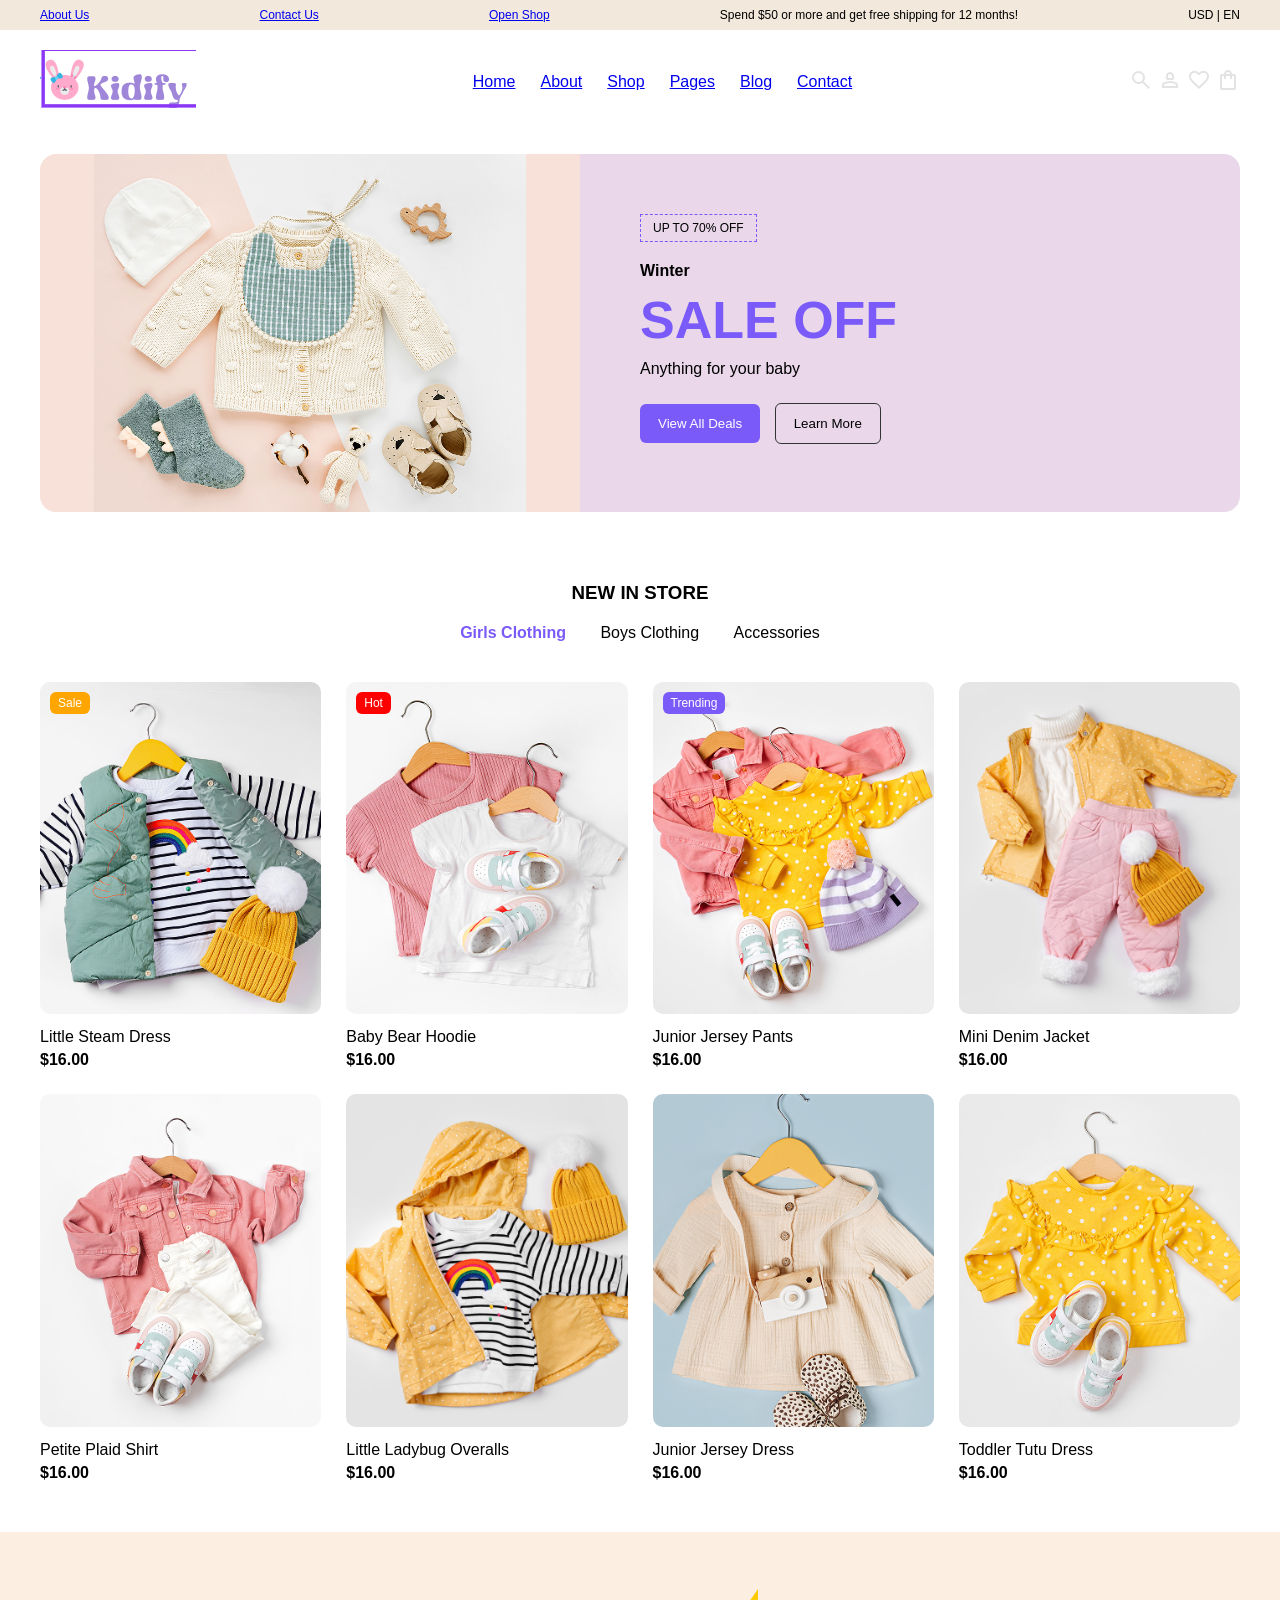
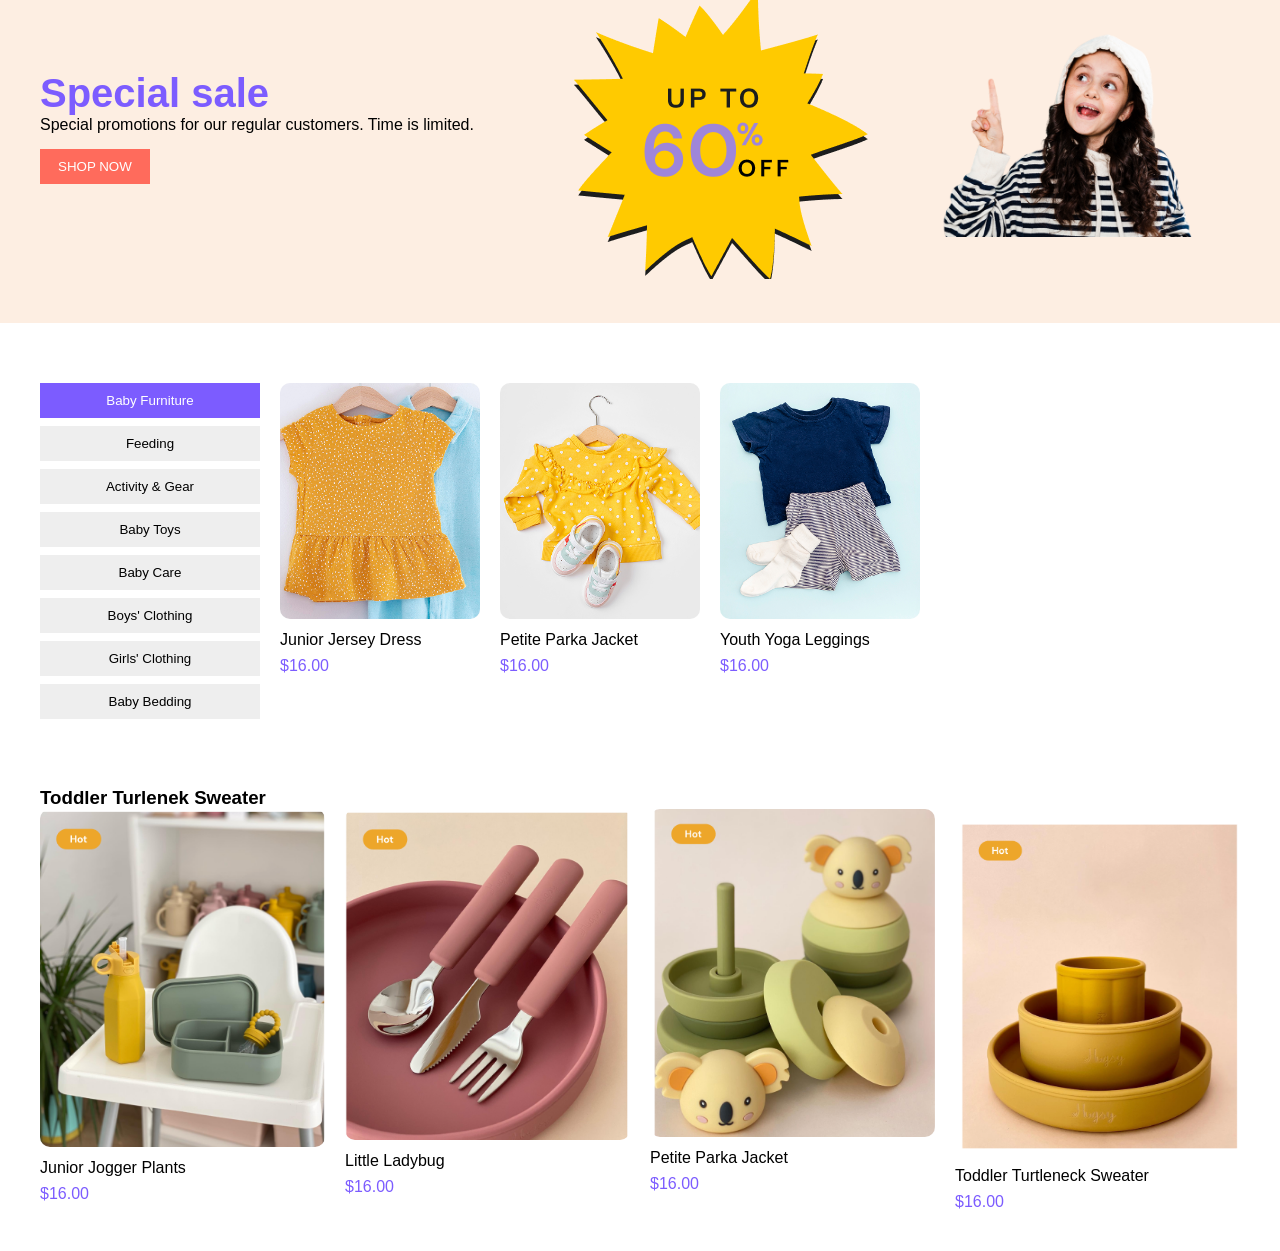
==== index.html @ 69a740a6 "first commit" ====
<!DOCTYPE html>
<html lang="en">

<head>
  <meta charset="UTF-8">
  <title>EXAM FIGMA</title>
  <link rel="stylesheet" href="style.css">
</head>

<body>

  <header class="topbar">
    <a href="#">About Us</a>
    <a href="#">Contact Us</a>
    <a href="#">Open Shop</a>
    <div class="top-center">Spend $50 or more and get free shipping for 12 months!</div>
    <div class="top-right">USD | EN</div>
  </header>

  <nav class="navbar">
    <h2 class="logo">
      <img src="logo.png" alt="">
    </h2>
    <ul>
      <a href="#">Home</a>
      <a href="#">About</a>
      <a href="#">Shop</a>
      <a href="#">Pages</a>
      <a href="#">Blog</a>
      <a href="#">Contact</a>
    </ul>
    <div class="icons">
      <svg xmlns="http://www.w3.org/2000/svg" height="24px" viewBox="0 -960 960 960" width="24px" fill="#e3e3e3">
        <path
          d="M784-120 532-372q-30 24-69 38t-83 14q-109 0-184.5-75.5T120-580q0-109 75.5-184.5T380-840q109 0 184.5 75.5T640-580q0 44-14 83t-38 69l252 252-56 56ZM380-400q75 0 127.5-52.5T560-580q0-75-52.5-127.5T380-760q-75 0-127.5 52.5T200-580q0 75 52.5 127.5T380-400Z" />
      </svg>
      <svg xmlns="http://www.w3.org/2000/svg" height="24px" viewBox="0 -960 960 960" width="24px" fill="#e3e3e3">
        <path
          d="M391-480q-36 0-60-27t-19-63l13-98q8-57 52-94.5T480-800q59 0 103 37.5t52 94.5l13 98q5 36-19 63t-60 27H391Zm0-80h178l-13-96q-4-28-25.5-46T480-720q-29 0-50.5 18T404-656l-13 96Zm89 0ZM160-160v-112q0-34 17.5-62.5T224-378q62-31 126-46.5T480-440q66 0 130 15.5T736-378q29 15 46.5 43.5T800-272v112H160Zm80-80h480v-32q0-11-5.5-20T700-306q-54-27-109-40.5T480-360q-56 0-111 13.5T260-306q-9 5-14.5 14t-5.5 20v32Zm240 0Z" />
      </svg>
      <svg xmlns="http://www.w3.org/2000/svg" height="24px" viewBox="0 -960 960 960" width="24px" fill="#e3e3e3">
        <path
          d="m480-120-58-52q-101-91-167-157T150-447.5Q111-500 95.5-544T80-634q0-94 63-157t157-63q52 0 99 22t81 62q34-40 81-62t99-22q94 0 157 63t63 157q0 46-15.5 90T810-447.5Q771-395 705-329T538-172l-58 52Zm0-108q96-86 158-147.5t98-107q36-45.5 50-81t14-70.5q0-60-40-100t-100-40q-47 0-87 26.5T518-680h-76q-15-41-55-67.5T300-774q-60 0-100 40t-40 100q0 35 14 70.5t50 81q36 45.5 98 107T480-228Zm0-273Z" />
      </svg>
      <svg xmlns="http://www.w3.org/2000/svg" height="24px" viewBox="0 -960 960 960" width="24px" fill="#e3e3e3">
        <path
          d="M240-80q-33 0-56.5-23.5T160-160v-480q0-33 23.5-56.5T240-720h80q0-66 47-113t113-47q66 0 113 47t47 113h80q33 0 56.5 23.5T800-640v480q0 33-23.5 56.5T720-80H240Zm0-80h480v-480h-80v80q0 17-11.5 28.5T600-520q-17 0-28.5-11.5T560-560v-80H400v80q0 17-11.5 28.5T360-520q-17 0-28.5-11.5T320-560v-80h-80v480Zm160-560h160q0-33-23.5-56.5T480-800q-33 0-56.5 23.5T400-720ZM240-160v-480 480Z" />
      </svg>
    </div>
  </nav>

  <section class="hero">
    <div class="hero-left">
      <img src="clothes (65) 1.png">
    </div>

    <div class="hero-right">
      <span class="badge">UP TO 70% OFF</span>
      <h4>Winter</h4>
      <h1>SALE OFF</h1>
      <p>Anything for your baby</p>
      <div class="buttons">
        <button class="primary">View All Deals</button>
        <button class="outline">Learn More</button>
      </div>
    </div>
  </section>

  <section class="store">
    <h3>NEW IN STORE</h3>
    <div class="tabs">
      <span class="active">Girls Clothing</span>
      <span>Boys Clothing</span>
      <span>Accessories</span>
    </div>

    <div class="products">
      <div class="card">
        <span class="tag">Sale</span>
        <img src="clothes (64) 2.png">
        <p>Little Steam Dress</p>
        <strong>$16.00</strong>
        <button>Add to Cart</button>
      </div>

      <div class="card">
        <span class="tag hot">Hot</span>
        <img src="clothes (64) 1.png">
        <p>Baby Bear Hoodie</p>
        <strong>$16.00</strong>
        <button>Add to Cart</button>
      </div>

      <div class="card">
        <span class="tag trend">Trending</span>
        <img src="rasm2.png">
        <p>Junior Jersey Pants</p>
        <strong>$16.00</strong>
        <button>Add to Cart</button>
      </div>

      <div class="card">
        <img src="rasm3.png">
        <p>Mini Denim Jacket</p>
        <strong>$16.00</strong>
        <button>Add to Cart</button>
      </div>

      <div class="card">
        <img src="rasm 64.png">
        <p>Petite Plaid Shirt</p>
        <strong>$16.00</strong>
        <button>Add to Cart</button>
      </div>

      <div class="card">
        <img src="img2.png">
        <p>Little Ladybug Overalls</p>
        <strong>$16.00</strong>
        <button>Add to Cart</button>
      </div>

      <div class="card">
        <img src="img9.png">
        <p>Junior Jersey Dress</p>
        <strong>$16.00</strong>
        <button>Add to Cart</button>
      </div>

      <div class="card">
        <img src="rasm4.png">
        <p>Toddler Tutu Dress</p>
        <strong>$16.00</strong>
        <button>Add to Cart</button>
      </div>
    </div>
  </section>
  <section class="aksiya-qismi">
    <div class="aksiya-matn">
      <h1>Special sale</h1>
      <p>Special promotions for our regular customers. Time is limited.</p>
      <button>SHOP NOW</button>
    </div>

    <div class="chegirma-belgi">
      <img src="Frame 1000003232.png" alt="">
    </div>

    <div class="aksiya-rasm">
      <img src="rasm 7.png">
    </div>

  </section>

  <section class="turkum-qismi">
    <div class="turkum-royxat">
      <button class="tanlangan">Baby Furniture</button>
      <button>Feeding</button>
      <button>Activity & Gear</button>
      <button>Baby Toys</button>
      <button>Baby Care</button>
      <button>Boys' Clothing</button>
      <button>Girls' Clothing</button>
      <button>Baby Bedding</button>
    </div>

    <div class="mahsulotlar">
      <div class="mahsulot-blok">
        <img src="rasm1.png">
        <p>Junior Jersey Dress</p>
        <span>$16.00</span>
        <button>Add To Cart</button>
      </div>

      <div class="mahsulot-blok">
        <img src="rasm4.png">
        <p>Petite Parka Jacket</p>
        <span>$16.00</span>
        <button>Add To Cart</button>
      </div>

      <div class="mahsulot-blok">
        <img src="rasm6.png">
        <p>Youth Yoga Leggings</p>
        <span>$16.00</span>
        <button>Add To Cart</button>
      </div>
    </div>
  </section>

  <section class="trend-qismi">
    <h3>Toddler Turlenek Sweater</h3>
    <div class="trend-panjarasi">
      <div class="trend-blok">
        <img src="rasm11.png">
        <p>Junior Jogger Plants</p>
        <span>$16.00</span>
      </div>

      <div class="trend-blok">
        <img src="rasm12.png">
        <p>Little Ladybug</p>
        <span>$16.00</span>
      </div>

      <div class="trend-blok">
        <img src="rasm13.png">
        <p>Petite Parka Jacket</p>
        <span>$16.00</span>
      </div>

      <div class="trend-blok">
        <img src="rasm14.png">
        <p>Toddler Turtleneck Sweater</p>
        <span>$16.00</span>
      </div>
    </div>
  </section>

</body>

</html>
---- style.css ----
* {
    margin: 0;
    padding: 0;
    box-sizing: border-box;
    font-family: Arial, sans-serif;
}

body {
    background: #fff;
}

.topbar {
    background: #f2e8dc;
    padding: 8px 40px;
    display: flex;
    justify-content: space-between;
    font-size: 12px;
}

.navbar {
    padding: 20px 40px;
    display: flex;
    align-items: center;
    justify-content: space-between;
}

.navbar ul {
    display: flex;
    list-style: none;
    gap: 25px;
}

.icons {
    font-size: 18px;
    cursor: pointer;
}

.hero {
    display: flex;
    margin: 20px 40px;
    border-radius: 16px;
    overflow: hidden;
}

.hero-left {
    flex: 1;
    background: #f7e1d8;
    display: flex;
    justify-content: center;
    align-items: center;
}

.hero-left img {
    width: 80%;
}

.hero-right {
    flex: 1;
    background: #ead8ea;
    padding: 60px;
}

.badge {
    border: 1px dashed #7a5af8;
    padding: 6px 12px;
    font-size: 12px;
    display: inline-block;
    margin-bottom: 20px;
}

.hero-right h1 {
    font-size: 52px;
    color: #7a5af8;
    margin: 10px 0;
}

.hero-right p {
    margin-bottom: 25px;
}

.buttons button {
    padding: 12px 18px;
    margin-right: 10px;
    border-radius: 6px;
    cursor: pointer;
}

.primary {
    background: #7a5af8;
    color: #fff;
    border: none;
}

.outline {
    background: transparent;
    border: 1px solid #333;
}

.store {
    padding: 50px 40px;
    text-align: center;
}

.tabs {
    margin: 20px 0 40px;
}

.tabs span {
    margin: 0 15px;
    cursor: pointer;
}

.tabs .active {
    color: #7a5af8;
    font-weight: bold;
}

.products {
    display: grid;
    grid-template-columns: repeat(4, 1fr);
    gap: 25px;
}

.card {
    position: relative;
    text-align: left;
}

.card img {
    width: 100%;
    border-radius: 10px;
}

.card p {
    margin: 10px 0 5px;
}

.tag {
    position: absolute;
    top: 10px;
    left: 10px;
    background: orange;
    color: #fff;
    font-size: 12px;
    padding: 4px 8px;
    border-radius: 6px;
}

.hot {
    background: red;
}

.trend {
    background: #7a5af8;
}

.products button {
    border-radius: 4px;
    cursor: pointer;
    width: 311px;
    height: 42px;
    top: 344px;
    left: 13px;
    padding-top: 12px;
    padding-right: 16px;
    padding-bottom: 12px;
    padding-left: 16px;
    gap: 10px;
    background-color: #9F86D9;
}

.card button {
    display: none;
}

.card:hover button {
    display: block;
}

.aksiya-qismi {
    display: flex;
    gap: 30px;
    padding: 40px;
    background: #fdeee2;
    align-items: center;
}

.aksiya-matn {
    width: 40%;
}

.aksiya-matn h1 {
    font-size: 40px;
    color: #7c5cff;
}

.aksiya-matn button {
    margin-top: 15px;
    padding: 10px 18px;
    background: #ff6b5c;
    color: #fff;
    border: none;
}

.chegirma-belgi span {
    display: block;
    background: gold;
    padding: 20px;
    border-radius: 50%;
    text-align: center;
    font-weight: bold;
}

.aksiya-rasm img {
    width: 280px;
}

.turkum-qismi {
    display: flex;
    width: 1200px;
    margin: 60px auto;
    gap: 20px;
}

.turkum-royxat {
    width: 220px;
}

.turkum-royxat button {
    width: 100%;
    padding: 10px;
    margin-bottom: 8px;
    border: none;
    background: #eee;
}

.turkum-royxat .tanlangan {
    background: #7c5cff;
    color: #fff;
}

.mahsulotlar {
    display: flex;
    gap: 20px;
}

.mahsulot-blok {
    position: relative;
}

.mahsulot-blok img {
    width: 200px;
    border-radius: 10px;
}

.mahsulot-blok p {
    margin: 8px 0;
}

.mahsulot-blok span {
    color: #7c5cff;
}


.trend-qismi {
    width: 1200px;
    margin: 40px auto;
}

.trend-panjarasi {
    display: grid;
    grid-template-columns: repeat(4, 1fr);
    gap: 20px;
}

.trend-blok img {
    width: 100%;
    border-radius: 10px;
}

.trend-blok p {
    margin: 8px 0;
}

.trend-blok span {
    color: #7c5cff;
}

.mahsulot-blok button {
    display: none;
}

.mahsulot-blok:hover button {
    display: block;
}

.mahsulot-blok button {
    border-radius: 4px;
    cursor: pointer;
    width: 311px;
    height: 42px;
    top: 344px;
    left: 13px;
    padding-top: 12px;
    padding-right: 16px;
    padding-bottom: 12px;
    padding-left: 16px;
    gap: 10px;
    background-color: #9F86D9;
}
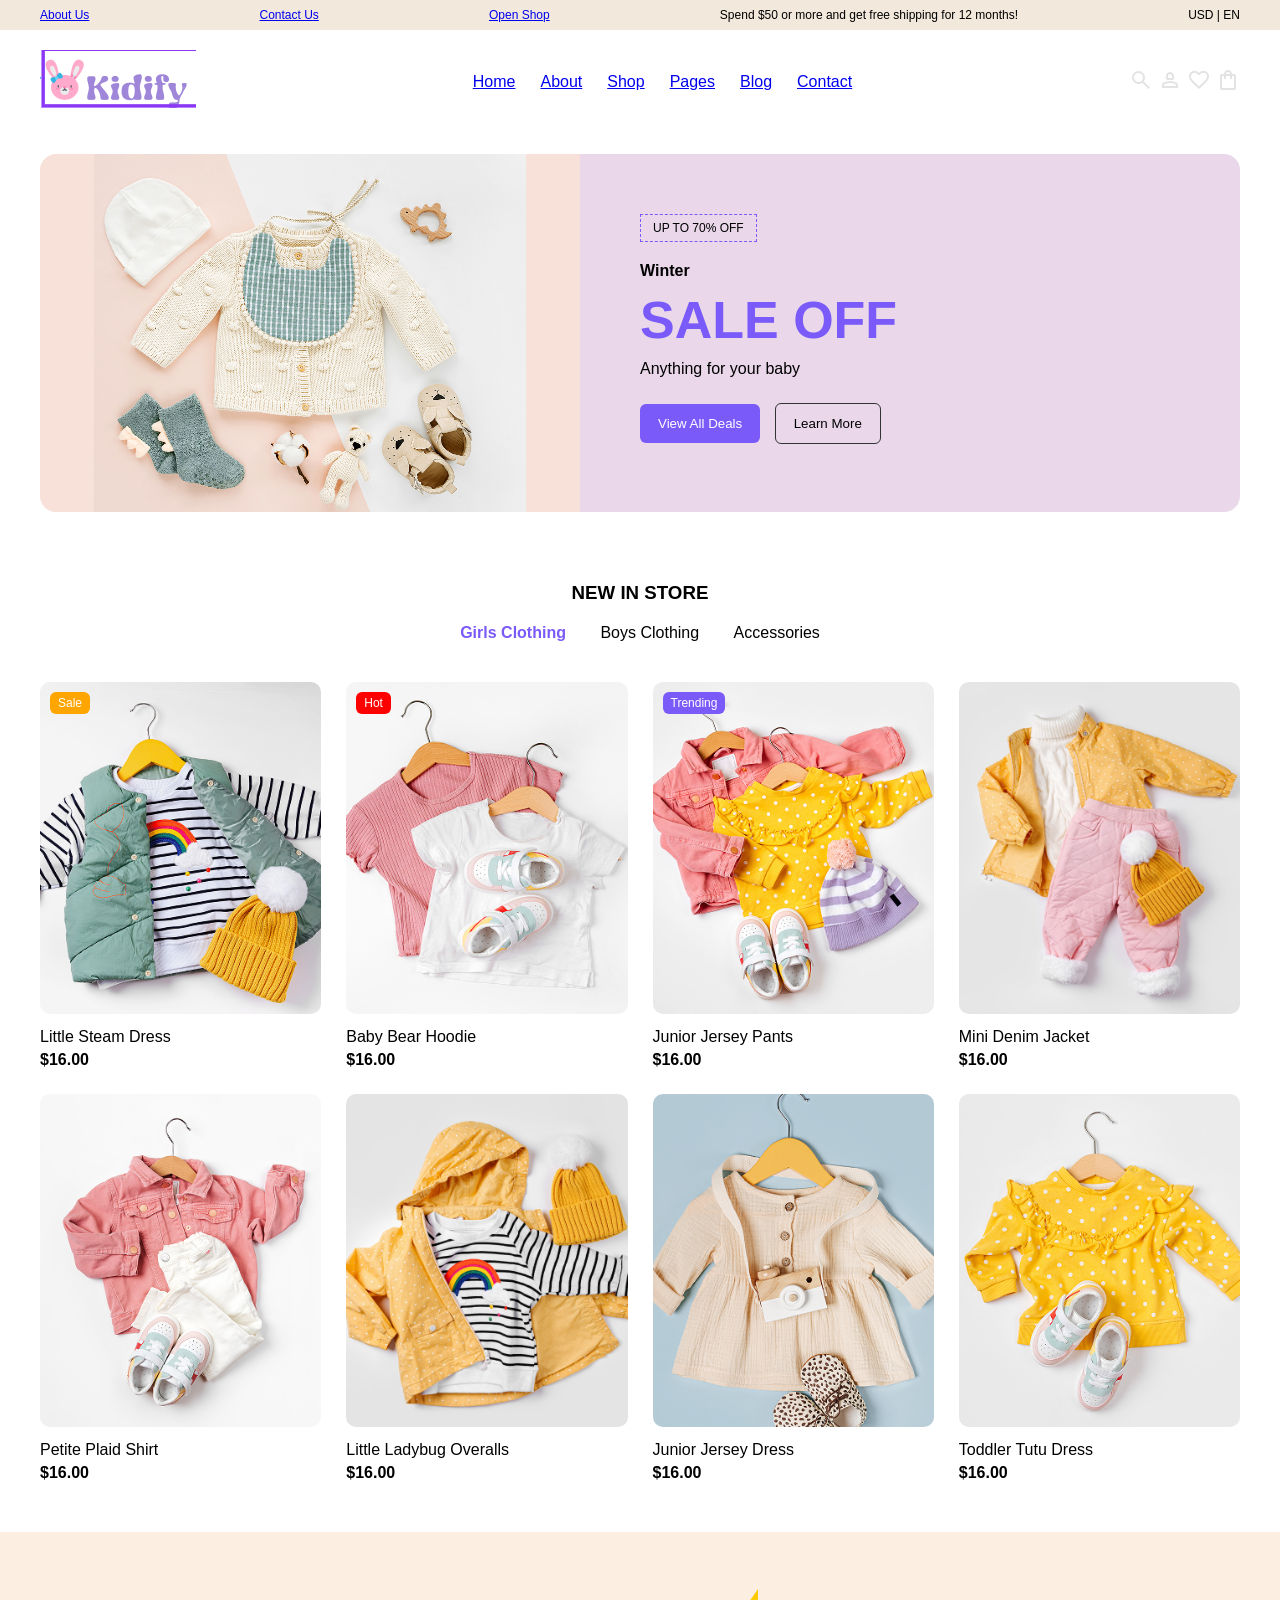
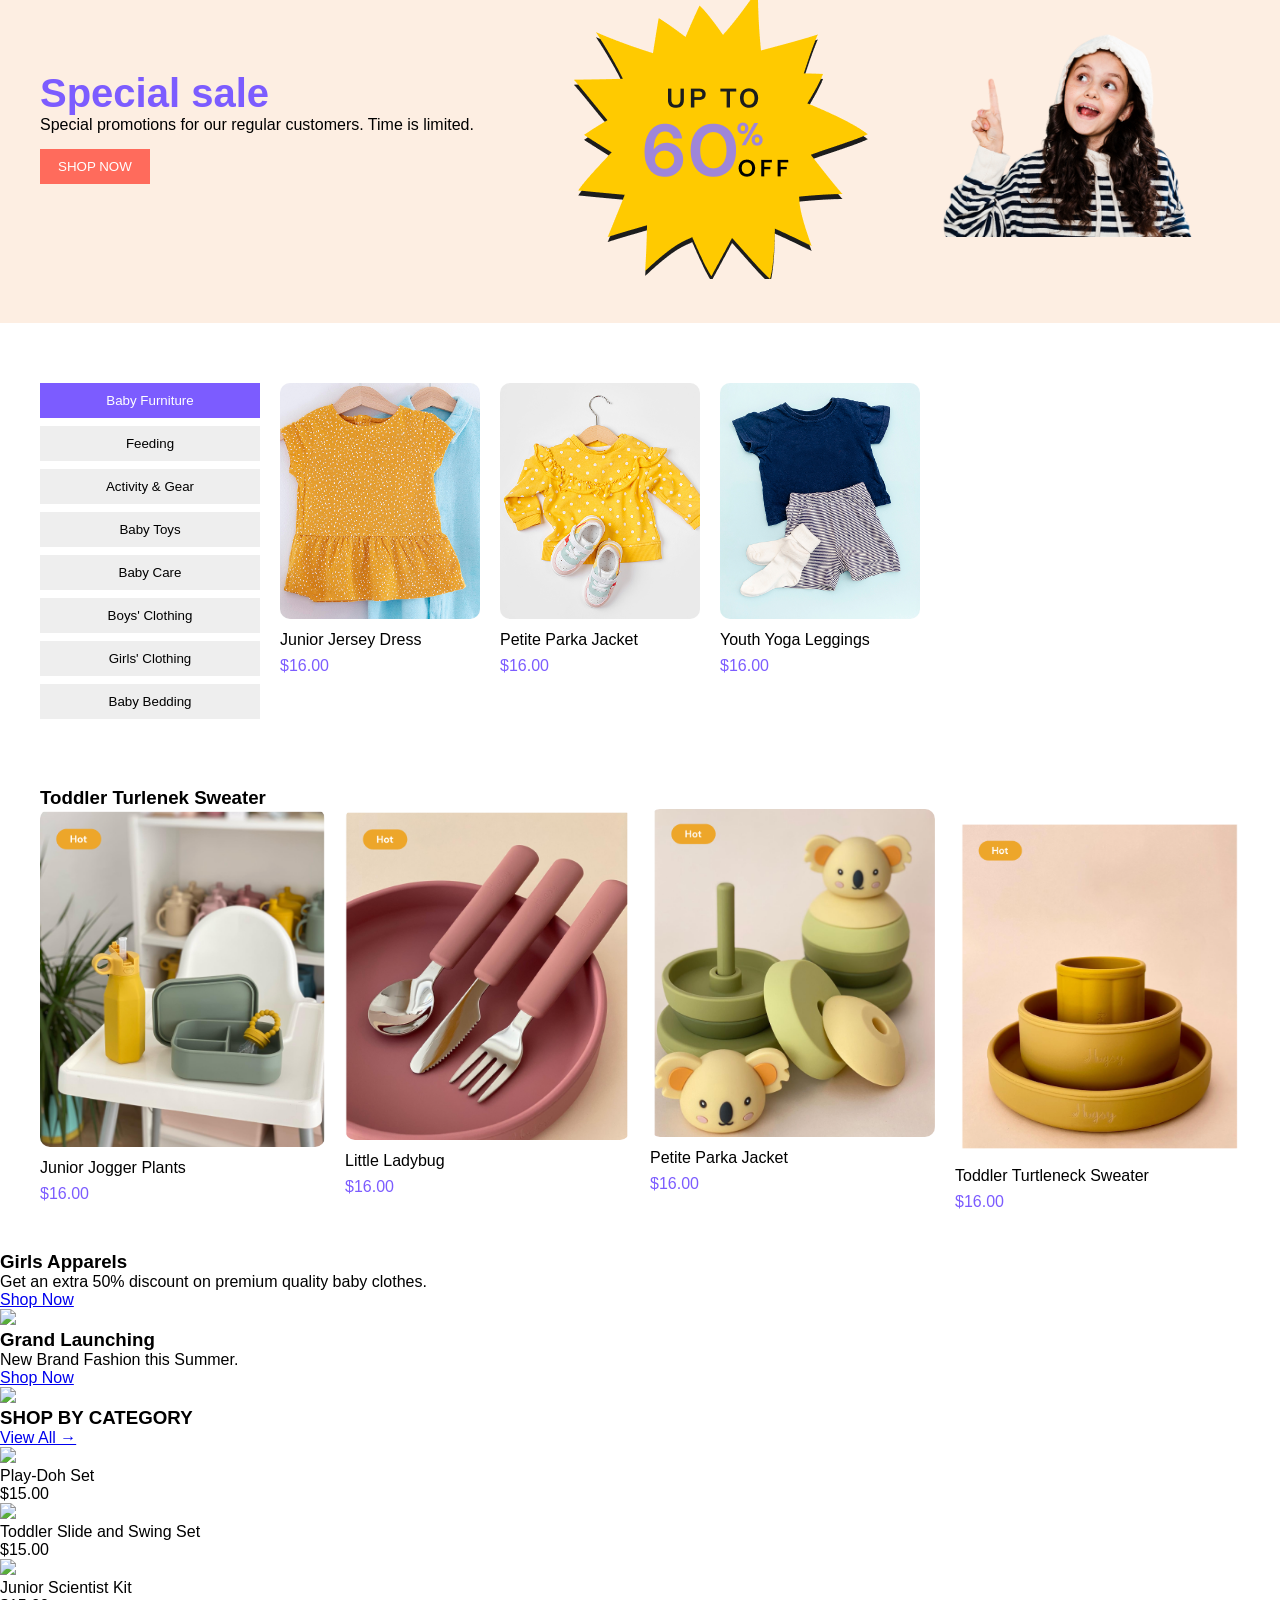
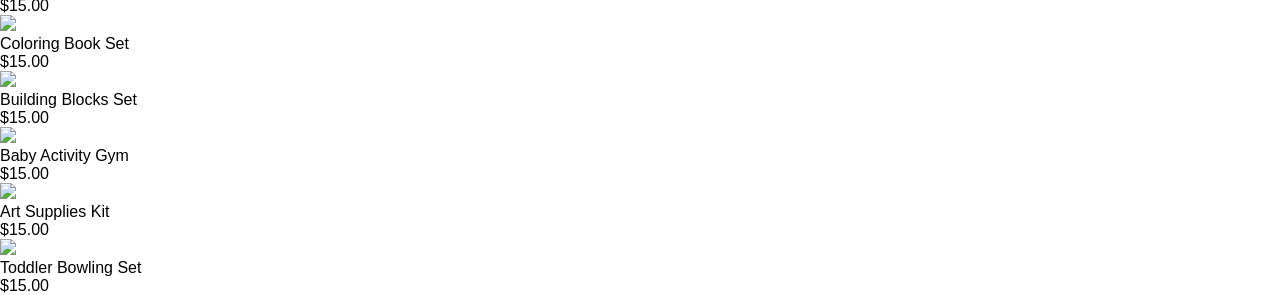
==== commit 5c6fde4b: "Update Added promotional banners and categorized products for better visibility." ====
--- a/index.html
+++ b/index.html
@@ -217,6 +217,76 @@
     </div>
   </section>
 
+  <div class="orta">
+
+    <div class="bannerlar">
+      <div class="banner">
+        <div>
+          <h3>Girls Apparels</h3>
+          <p>Get an extra 50% discount on premium quality baby clothes.</p>
+          <a href="#" class="tugma">Shop Now</a>
+        </div>
+        <img src="girl img.png">
+      </div>
+
+      <div class="banner">
+        <div>
+          <h3>Grand Launching</h3>
+          <p>New Brand Fashion this Summer.</p>
+          <a href="#" class="tugma">Shop Now</a>
+        </div>
+        <img src="boy img.png">
+      </div>
+    </div>
+
+    <div class="sarlavha">
+      <h3>SHOP BY CATEGORY</h3>
+      <a href="#">View All →</a>
+    </div>
+
+    <div class="kategoriyalar">
+      <div class="karta">
+        <img src="toys img.png">
+        <p>Play-Doh Set</p>
+        <div class="narx">$15.00</div>
+      </div>
+      <div class="karta">
+        <img src="toys img 2.png">
+        <p>Toddler Slide and Swing Set</p>
+        <div class="narx">$15.00</div>
+      </div>
+      <div class="karta">
+        <img src="toys img 3.png">
+        <p>Junior Scientist Kit</p>
+        <div class="narx">$15.00</div>
+      </div>
+      <div class="karta">
+        <img src="toys img 4.png">
+        <p>Coloring Book Set</p>
+        <div class="narx">$15.00</div>
+      </div>
+      <div class="karta">
+        <img src="toys img 5.png">
+        <p>Building Blocks Set</p>
+        <div class="narx">$15.00</div>
+      </div>
+      <div class="karta">
+        <img src="toys img 6.png">
+        <p>Baby Activity Gym</p>
+        <div class="narx">$15.00</div>
+      </div>
+      <div class="karta">
+        <img src="toys img 7.png">
+        <p>Art Supplies Kit</p>
+        <div class="narx">$15.00</div>
+      </div>
+      <div class="karta">
+        <img src="toys img 8.png">
+        <p>Toddler Bowling Set</p>
+        <div class="narx">$15.00</div>
+      </div>
+    </div>
+
 </body>
 
-</html>+</html>
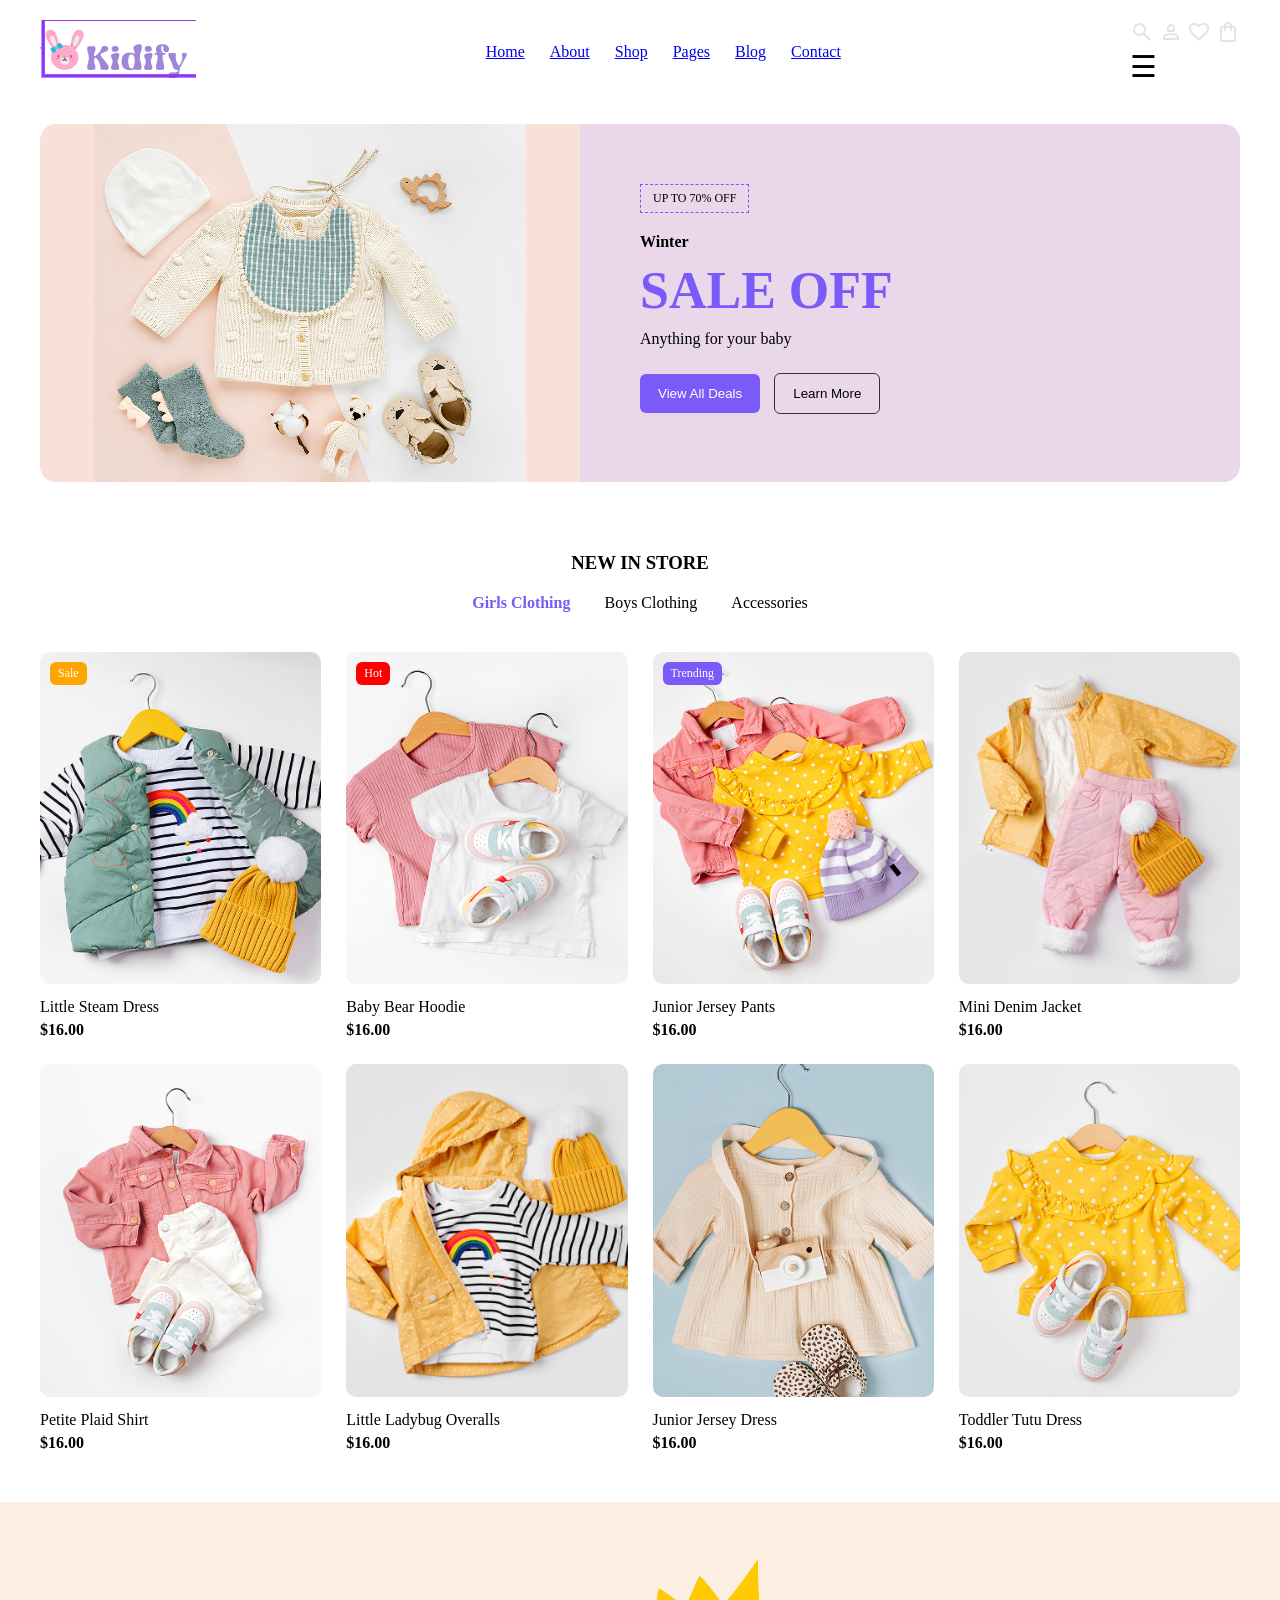
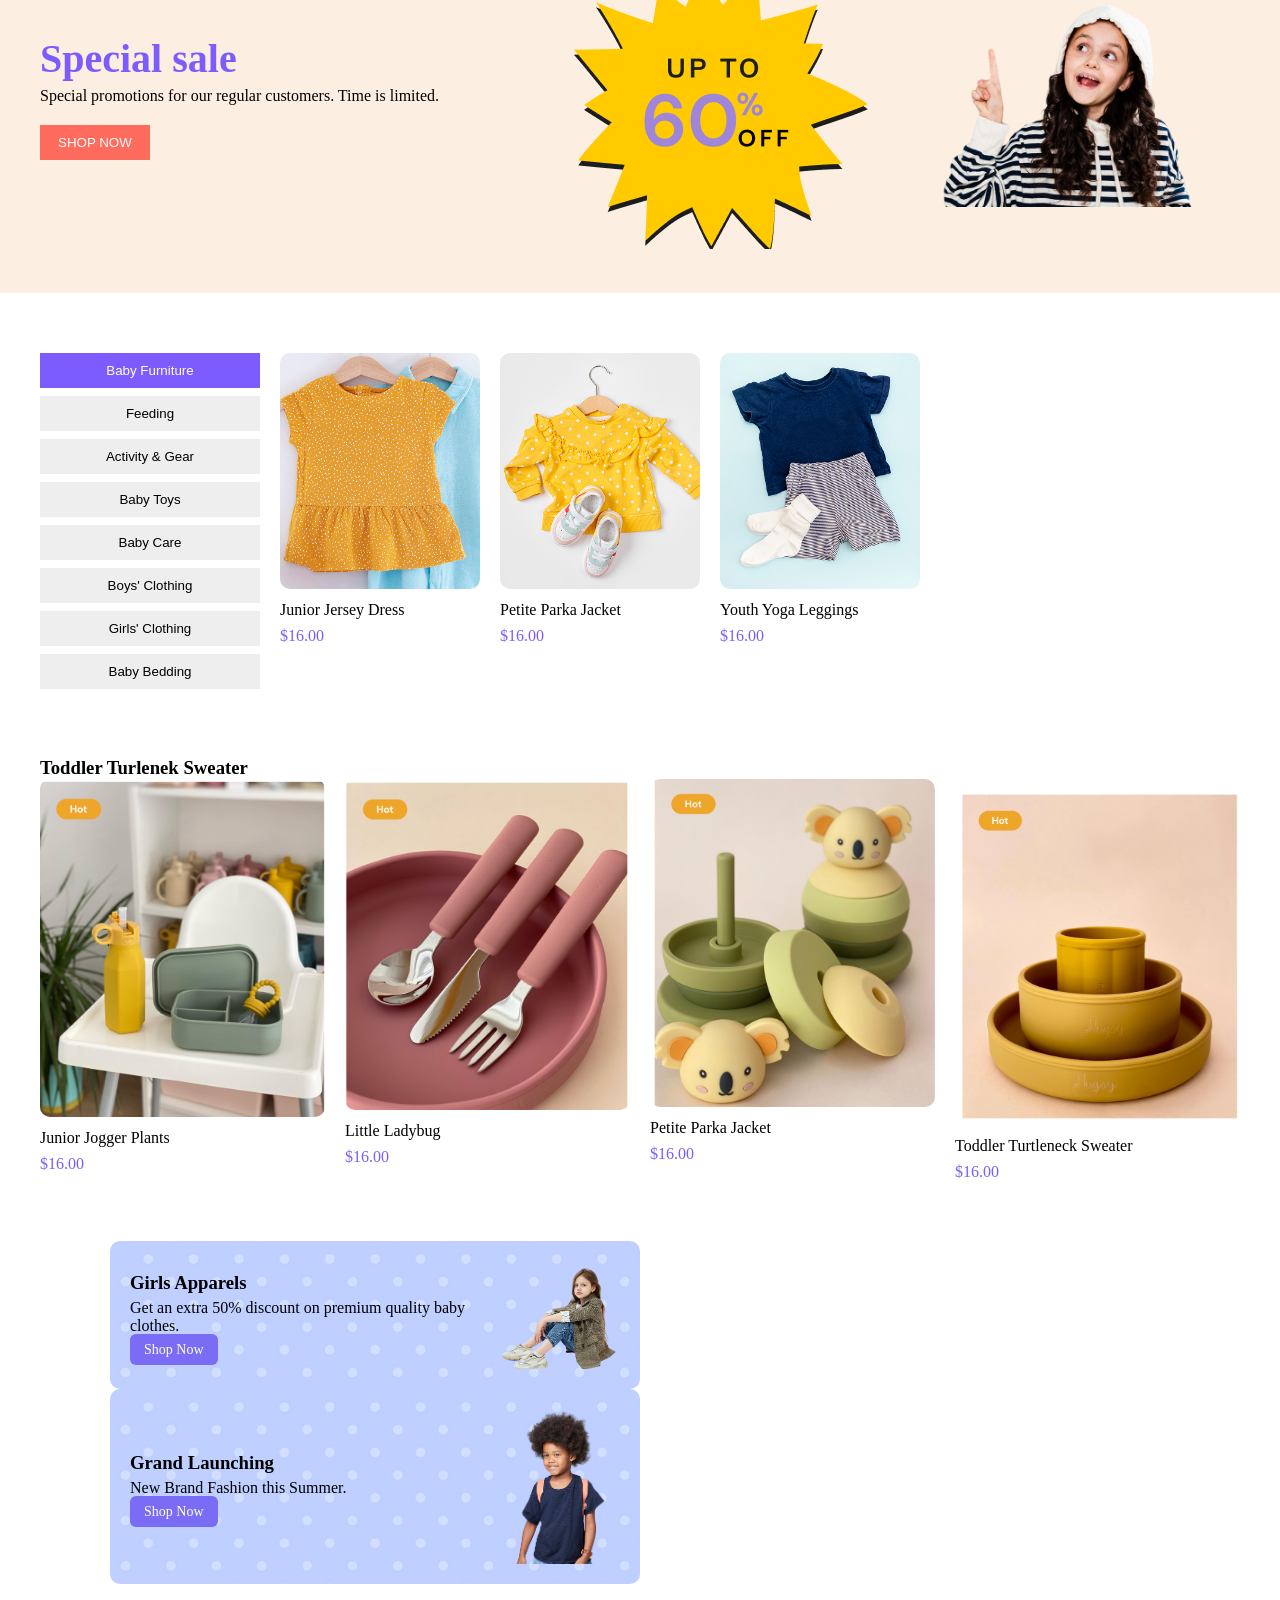
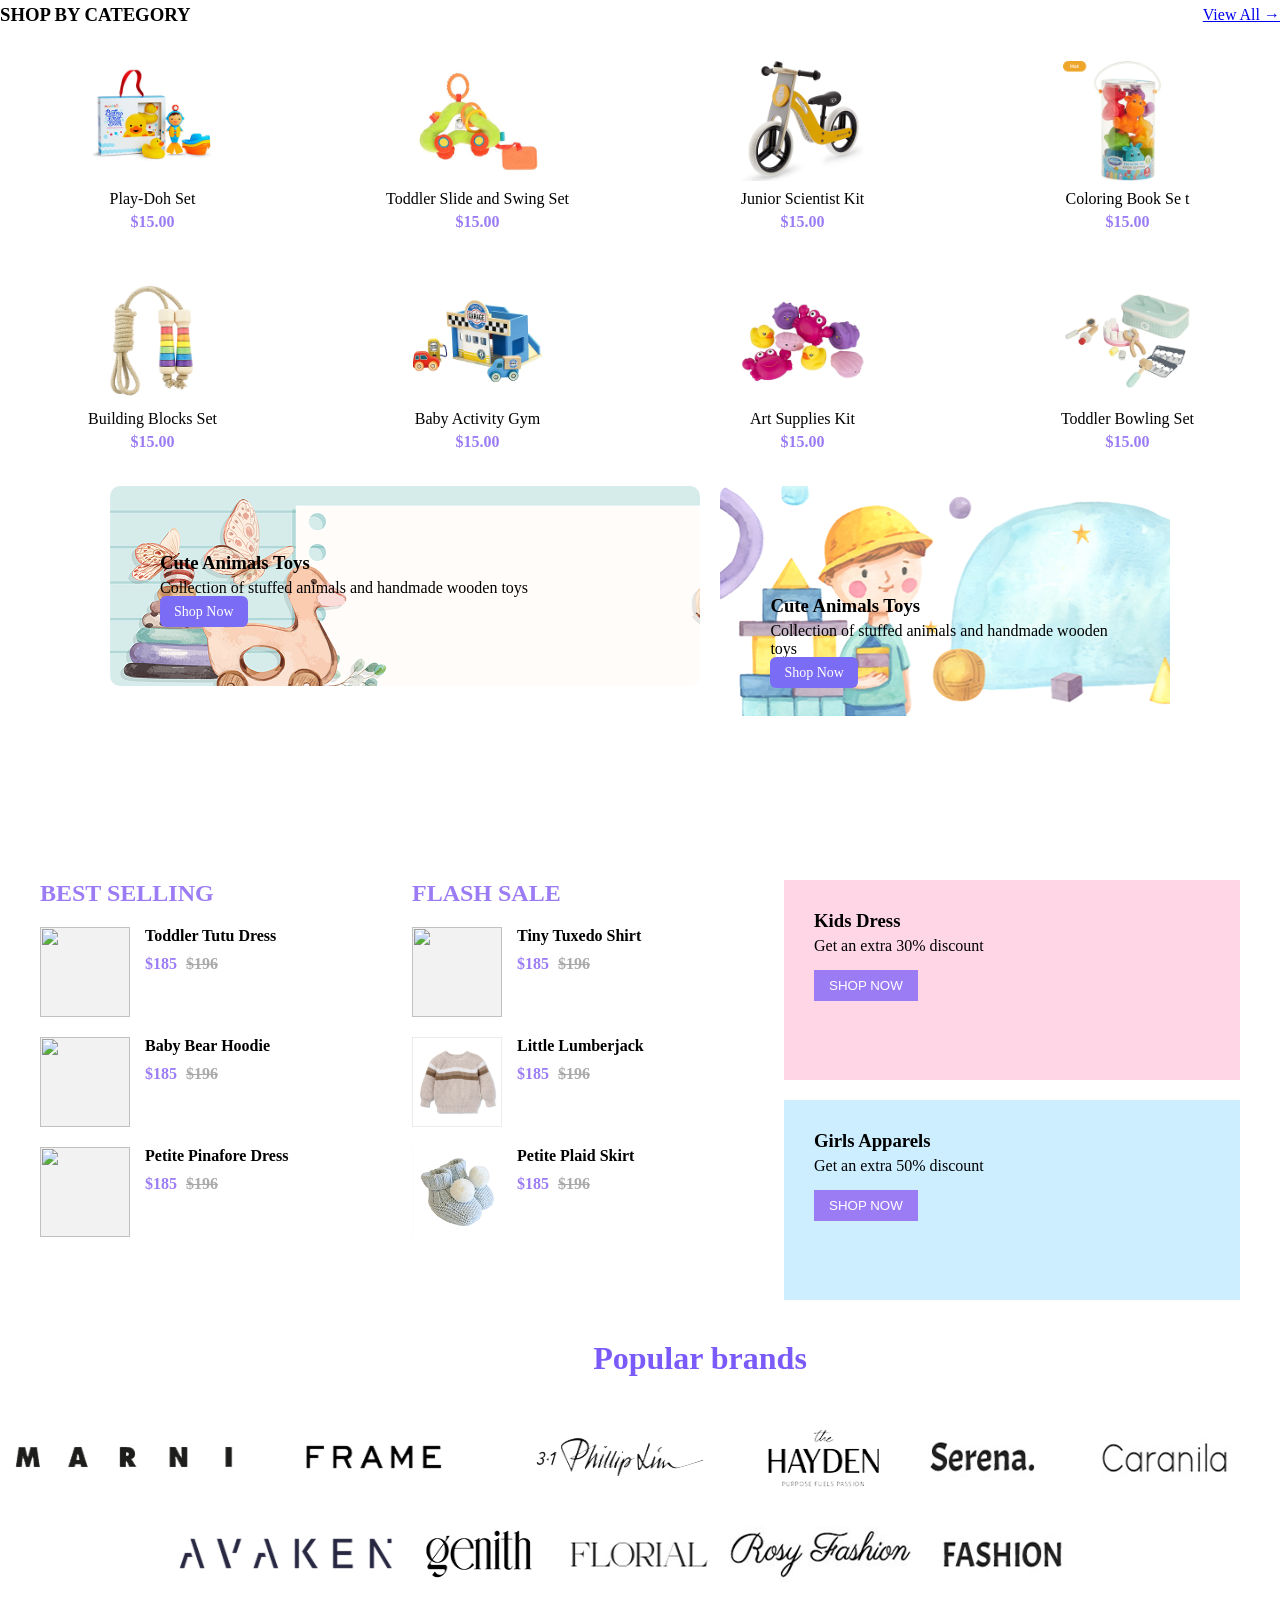
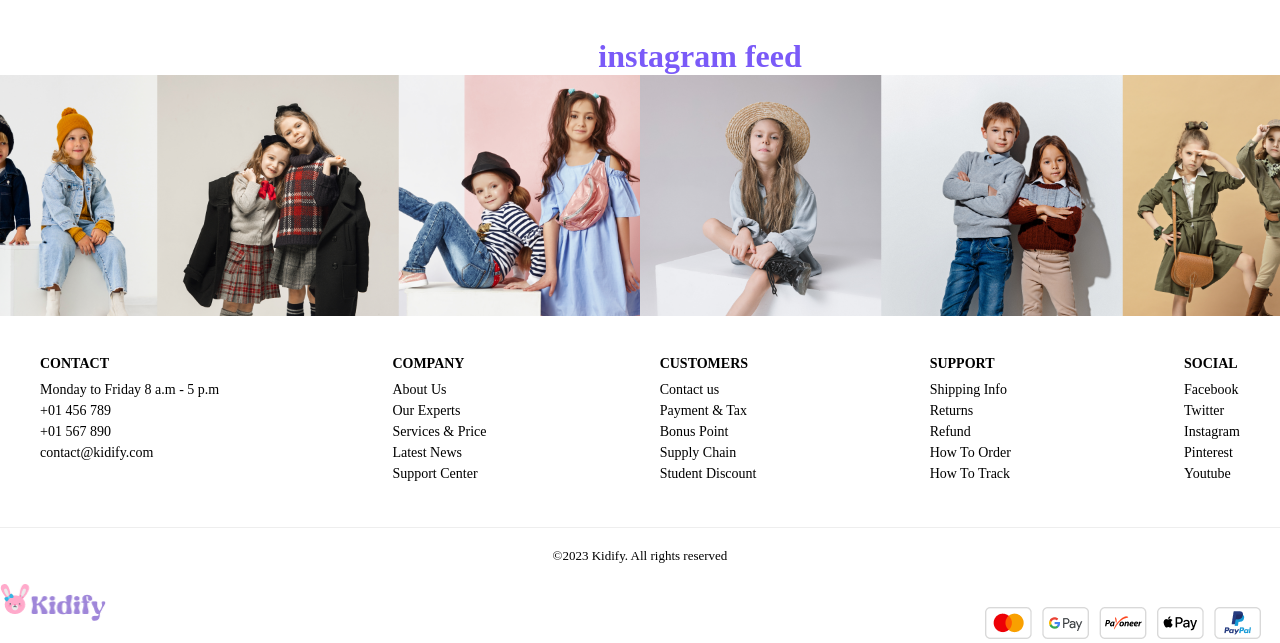
==== commit 0384092e: "first commit" ====
--- a/index.html
+++ b/index.html
@@ -8,234 +8,236 @@
 </head>
 
 <body>
-
-  <header class="topbar">
-    <a href="#">About Us</a>
-    <a href="#">Contact Us</a>
-    <a href="#">Open Shop</a>
-    <div class="top-center">Spend $50 or more and get free shipping for 12 months!</div>
-    <div class="top-right">USD | EN</div>
-  </header>
-
-  <nav class="navbar">
-    <h2 class="logo">
-      <img src="logo.png" alt="">
-    </h2>
-    <ul>
-      <a href="#">Home</a>
-      <a href="#">About</a>
-      <a href="#">Shop</a>
-      <a href="#">Pages</a>
-      <a href="#">Blog</a>
-      <a href="#">Contact</a>
-    </ul>
-    <div class="icons">
-      <svg xmlns="http://www.w3.org/2000/svg" height="24px" viewBox="0 -960 960 960" width="24px" fill="#e3e3e3">
-        <path
+  <div class="giga-div">
+
+    <header class="topbar">
+      <a href="#">About Us</a>
+      <a href="#">Contact Us</a>
+      <a href="#">Open Shop</a>
+      <div class="top-center">Spend $50 or more and get free shipping for 12 months!</div>
+      <div class="top-right">USD | EN</div>
+    </header>
+    <nav class="navbar">
+      <h2 class="logo">
+        <img src="logo.png" alt="">
+      </h2>
+      <ul id="menu">
+        <a href="#">Home</a>
+        <a href="#">About</a>
+        <a href="#">Shop</a>
+        <a href="#">Pages</a>
+        <a href="#">Blog</a>
+        <a href="/login qism/index.html">Contact</a>
+      </ul>
+      <div class="icons">
+        <svg xmlns="http://www.w3.org/2000/svg" height="24px" viewBox="0 -960 960 960" width="24px" fill="#e3e3e3">
+          <path
           d="M784-120 532-372q-30 24-69 38t-83 14q-109 0-184.5-75.5T120-580q0-109 75.5-184.5T380-840q109 0 184.5 75.5T640-580q0 44-14 83t-38 69l252 252-56 56ZM380-400q75 0 127.5-52.5T560-580q0-75-52.5-127.5T380-760q-75 0-127.5 52.5T200-580q0 75 52.5 127.5T380-400Z" />
-      </svg>
-      <svg xmlns="http://www.w3.org/2000/svg" height="24px" viewBox="0 -960 960 960" width="24px" fill="#e3e3e3">
-        <path
+        </svg>
+        <svg xmlns="http://www.w3.org/2000/svg" height="24px" viewBox="0 -960 960 960" width="24px" fill="#e3e3e3">
+          <path
           d="M391-480q-36 0-60-27t-19-63l13-98q8-57 52-94.5T480-800q59 0 103 37.5t52 94.5l13 98q5 36-19 63t-60 27H391Zm0-80h178l-13-96q-4-28-25.5-46T480-720q-29 0-50.5 18T404-656l-13 96Zm89 0ZM160-160v-112q0-34 17.5-62.5T224-378q62-31 126-46.5T480-440q66 0 130 15.5T736-378q29 15 46.5 43.5T800-272v112H160Zm80-80h480v-32q0-11-5.5-20T700-306q-54-27-109-40.5T480-360q-56 0-111 13.5T260-306q-9 5-14.5 14t-5.5 20v32Zm240 0Z" />
-      </svg>
-      <svg xmlns="http://www.w3.org/2000/svg" height="24px" viewBox="0 -960 960 960" width="24px" fill="#e3e3e3">
-        <path
+        </svg>
+        <svg xmlns="http://www.w3.org/2000/svg" height="24px" viewBox="0 -960 960 960" width="24px" fill="#e3e3e3">
+          <path
           d="m480-120-58-52q-101-91-167-157T150-447.5Q111-500 95.5-544T80-634q0-94 63-157t157-63q52 0 99 22t81 62q34-40 81-62t99-22q94 0 157 63t63 157q0 46-15.5 90T810-447.5Q771-395 705-329T538-172l-58 52Zm0-108q96-86 158-147.5t98-107q36-45.5 50-81t14-70.5q0-60-40-100t-100-40q-47 0-87 26.5T518-680h-76q-15-41-55-67.5T300-774q-60 0-100 40t-40 100q0 35 14 70.5t50 81q36 45.5 98 107T480-228Zm0-273Z" />
-      </svg>
-      <svg xmlns="http://www.w3.org/2000/svg" height="24px" viewBox="0 -960 960 960" width="24px" fill="#e3e3e3">
-        <path
+        </svg>
+        <svg xmlns="http://www.w3.org/2000/svg" height="24px" viewBox="0 -960 960 960" width="24px" fill="#e3e3e3">
+          <path
           d="M240-80q-33 0-56.5-23.5T160-160v-480q0-33 23.5-56.5T240-720h80q0-66 47-113t113-47q66 0 113 47t47 113h80q33 0 56.5 23.5T800-640v480q0 33-23.5 56.5T720-80H240Zm0-80h480v-480h-80v80q0 17-11.5 28.5T600-520q-17 0-28.5-11.5T560-560v-80H400v80q0 17-11.5 28.5T360-520q-17 0-28.5-11.5T320-560v-80h-80v480Zm160-560h160q0-33-23.5-56.5T480-800q-33 0-56.5 23.5T400-720ZM240-160v-480 480Z" />
-      </svg>
-    </div>
-  </nav>
-
-  <section class="hero">
-    <div class="hero-left">
-      <img src="clothes (65) 1.png">
-    </div>
-
-    <div class="hero-right">
-      <span class="badge">UP TO 70% OFF</span>
-      <h4>Winter</h4>
-      <h1>SALE OFF</h1>
-      <p>Anything for your baby</p>
-      <div class="buttons">
-        <button class="primary">View All Deals</button>
-        <button class="outline">Learn More</button>
-      </div>
-    </div>
-  </section>
-
-  <section class="store">
-    <h3>NEW IN STORE</h3>
-    <div class="tabs">
-      <span class="active">Girls Clothing</span>
-      <span>Boys Clothing</span>
-      <span>Accessories</span>
-    </div>
-
-    <div class="products">
-      <div class="card">
-        <span class="tag">Sale</span>
-        <img src="clothes (64) 2.png">
-        <p>Little Steam Dress</p>
-        <strong>$16.00</strong>
-        <button>Add to Cart</button>
-      </div>
-
-      <div class="card">
-        <span class="tag hot">Hot</span>
-        <img src="clothes (64) 1.png">
-        <p>Baby Bear Hoodie</p>
-        <strong>$16.00</strong>
-        <button>Add to Cart</button>
-      </div>
-
-      <div class="card">
-        <span class="tag trend">Trending</span>
-        <img src="rasm2.png">
-        <p>Junior Jersey Pants</p>
-        <strong>$16.00</strong>
-        <button>Add to Cart</button>
-      </div>
-
-      <div class="card">
-        <img src="rasm3.png">
-        <p>Mini Denim Jacket</p>
-        <strong>$16.00</strong>
-        <button>Add to Cart</button>
-      </div>
-
-      <div class="card">
-        <img src="rasm 64.png">
-        <p>Petite Plaid Shirt</p>
-        <strong>$16.00</strong>
-        <button>Add to Cart</button>
-      </div>
-
-      <div class="card">
-        <img src="img2.png">
-        <p>Little Ladybug Overalls</p>
-        <strong>$16.00</strong>
-        <button>Add to Cart</button>
-      </div>
-
-      <div class="card">
-        <img src="img9.png">
-        <p>Junior Jersey Dress</p>
-        <strong>$16.00</strong>
-        <button>Add to Cart</button>
-      </div>
-
-      <div class="card">
-        <img src="rasm4.png">
-        <p>Toddler Tutu Dress</p>
-        <strong>$16.00</strong>
-        <button>Add to Cart</button>
-      </div>
-    </div>
-  </section>
-  <section class="aksiya-qismi">
-    <div class="aksiya-matn">
-      <h1>Special sale</h1>
-      <p>Special promotions for our regular customers. Time is limited.</p>
-      <button>SHOP NOW</button>
-    </div>
-
-    <div class="chegirma-belgi">
-      <img src="Frame 1000003232.png" alt="">
-    </div>
-
-    <div class="aksiya-rasm">
-      <img src="rasm 7.png">
-    </div>
-
-  </section>
-
-  <section class="turkum-qismi">
-    <div class="turkum-royxat">
-      <button class="tanlangan">Baby Furniture</button>
-      <button>Feeding</button>
-      <button>Activity & Gear</button>
-      <button>Baby Toys</button>
-      <button>Baby Care</button>
-      <button>Boys' Clothing</button>
-      <button>Girls' Clothing</button>
-      <button>Baby Bedding</button>
-    </div>
-
-    <div class="mahsulotlar">
-      <div class="mahsulot-blok">
-        <img src="rasm1.png">
-        <p>Junior Jersey Dress</p>
-        <span>$16.00</span>
-        <button>Add To Cart</button>
-      </div>
-
-      <div class="mahsulot-blok">
-        <img src="rasm4.png">
-        <p>Petite Parka Jacket</p>
-        <span>$16.00</span>
-        <button>Add To Cart</button>
-      </div>
-
-      <div class="mahsulot-blok">
-        <img src="rasm6.png">
-        <p>Youth Yoga Leggings</p>
-        <span>$16.00</span>
-        <button>Add To Cart</button>
-      </div>
-    </div>
-  </section>
-
-  <section class="trend-qismi">
-    <h3>Toddler Turlenek Sweater</h3>
-    <div class="trend-panjarasi">
-      <div class="trend-blok">
-        <img src="rasm11.png">
-        <p>Junior Jogger Plants</p>
-        <span>$16.00</span>
-      </div>
-
-      <div class="trend-blok">
-        <img src="rasm12.png">
-        <p>Little Ladybug</p>
-        <span>$16.00</span>
-      </div>
-
-      <div class="trend-blok">
-        <img src="rasm13.png">
-        <p>Petite Parka Jacket</p>
-        <span>$16.00</span>
-      </div>
-
-      <div class="trend-blok">
-        <img src="rasm14.png">
-        <p>Toddler Turtleneck Sweater</p>
-        <span>$16.00</span>
-      </div>
-    </div>
-  </section>
-
-  <div class="orta">
-
-    <div class="bannerlar">
-      <div class="banner">
-        <div>
-          <h3>Girls Apparels</h3>
-          <p>Get an extra 50% discount on premium quality baby clothes.</p>
-          <a href="#" class="tugma">Shop Now</a>
-        </div>
-        <img src="girl img.png">
-      </div>
-
-      <div class="banner">
-        <div>
-          <h3>Grand Launching</h3>
-          <p>New Brand Fashion this Summer.</p>
-          <a href="#" class="tugma">Shop Now</a>
-        </div>
-        <img src="boy img.png">
+        </svg>
+        <div class="more">☰</div>
+      </div>
+
+
+
+
+
+
+
+
+
+
+
+
+
+
+
+
+
+    </nav>
+    <section class="hero">
+      <div class="hero-left">
+        <img src="clothes (65) 1.png">
+      </div>
+
+      <div class="hero-right">
+        <span class="badge">UP TO 70% OFF</span>
+        <h4>Winter</h4>
+        <h1>SALE OFF</h1>
+        <p>Anything for your baby</p>
+        <div class="buttons">
+          <button class="primary">View All Deals</button>
+          <button class="outline">Learn More</button>
+        </div>
+      </div>
+    </section>
+
+    <section class="store">
+      <h3>NEW IN STORE</h3>
+      <div class="tabs">
+        <span class="active">Girls Clothing</span>
+        <span>Boys Clothing</span>
+        <span>Accessories</span>
+      </div>
+      <div class="products">
+        <div class="card">
+          <span class="tag">Sale</span>
+          <img src="clothes (64) 2.png">
+          <p>Little Steam Dress</p>
+          <strong>$16.00</strong>
+          <button>Add to Cart</button>
+        </div>
+        <div class="card">
+          <span class="tag hot">Hot</span>
+          <img src="clothes (64) 1.png">
+          <p>Baby Bear Hoodie</p>
+          <strong>$16.00</strong>
+          <button>Add to Cart</button>
+        </div>
+        <div class="card">
+          <span class="tag trend">Trending</span>
+          <img src="rasm2.png">
+          <p>Junior Jersey Pants</p>
+          <strong>$16.00</strong>
+          <button>Add to Cart</button>
+        </div>
+        <div class="card">
+          <img src="rasm3.png">
+          <p>Mini Denim Jacket</p>
+          <strong>$16.00</strong>
+          <button>Add to Cart</button>
+        </div>
+        <div class="card">
+          <img src="rasm 64.png">
+          <p>Petite Plaid Shirt</p>
+          <strong>$16.00</strong>
+          <button>Add to Cart</button>
+        </div>
+        <div class="card">
+          <img src="img2.png">
+          <p>Little Ladybug Overalls</p>
+          <strong>$16.00</strong>
+          <button>Add to Cart</button>
+        </div>
+        <div class="card">
+          <img src="img9.png">
+          <p>Junior Jersey Dress</p>
+          <strong>$16.00</strong>
+          <button>Add to Cart</button>
+        </div>
+        <div class="card">
+          <img src="rasm4.png">
+          <p>Toddler Tutu Dress</p>
+          <strong>$16.00</strong>
+          <button>Add to Cart</button>
+        </div>
+      </div>
+    </section>
+    <section class="aksiya-qismi">
+      <div class="aksiya-matn">
+        <h1>Special sale</h1>
+        <p>Special promotions for our regular customers. Time is limited.</p>
+        <button>SHOP NOW</button>
+      </div>
+      <div class="chegirma-belgi">
+        <img src="Frame 1000003232.png" alt="">
+      </div>
+      <div class="aksiya-rasm">
+        <img src="rasm 7.png">
+      </div>
+    </section>
+    <section class="turkum-qismi">
+      <div class="turkum-royxat">
+        <button class="tanlangan">Baby Furniture</button>
+        <button>Feeding</button>
+        <button>Activity & Gear</button>
+        <button>Baby Toys</button>
+        <button>Baby Care</button>
+        <button>Boys' Clothing</button>
+        <button>Girls' Clothing</button>
+        <button>Baby Bedding</button>
+      </div>
+      <div class="mahsulotlar">
+        <div class="mahsulot-blok">
+          <img src="rasm1.png">
+          <p>Junior Jersey Dress</p>
+          <span>$16.00</span>
+          <button>Add To Cart</button>
+        </div>
+        <div class="mahsulot-blok">
+          <img src="rasm4.png">
+          <p>Petite Parka Jacket</p>
+          <span>$16.00</span>
+          <button>Add To Cart</button>
+        </div>
+        <div class="mahsulot-blok">
+          <img src="rasm6.png">
+          <p>Youth Yoga Leggings</p>
+          <span>$16.00</span>
+          <button>Add To Cart</button>
+        </div>
+      </div>
+    </section>
+    <section class="trend-qismi">
+      <h3>Toddler Turlenek Sweater</h3>
+      <div class="trend-panjarasi">
+        <div class="trend-blok">
+          <img src="rasm11.png">
+          <p>Junior Jogger Plants</p>
+          <span>$16.00</span>
+          <button>Add To Cart</button>
+        </div>
+        <div class="trend-blok">
+          <img src="rasm12.png">
+          <p>Little Ladybug</p>
+          <span>$16.00</span>
+          <button>Add To Cart</button>
+        </div>
+        <div class="trend-blok">
+          <img src="rasm13.png">
+          <p>Petite Parka Jacket</p>
+          <span>$16.00</span>
+          <button>Add To Cart</button>
+        </div>
+
+        <div class="trend-blok">
+          <img src="rasm14.png">
+          <p>Toddler Turtleneck Sweater</p>
+          <span>$16.00</span>
+          <button>Add To Cart</button>
+        </div>
+      </div>
+    </section>
+    <div class="orta">
+      <div class="c">
+        <div class="banner">
+          <div>
+            <h3>Girls Apparels</h3>
+            <p>Get an extra 50% discount on premium quality baby clothes.</p>
+            <a href="#" class="tugma">Shop Now</a>
+          </div>
+          <img src="girl img.png">
+        </div>
+
+        <div class="banner">
+          <div>
+            <h3>Grand Launching</h3>
+            <p>New Brand Fashion this Summer.</p>
+            <a href="#" class="tugma">Shop Now</a>
+          </div>
+          <img src="boy img.png">
+        </div>
       </div>
     </div>
 
@@ -249,44 +251,249 @@
         <img src="toys img.png">
         <p>Play-Doh Set</p>
         <div class="narx">$15.00</div>
+        <button>Add To Cart</button>
       </div>
       <div class="karta">
         <img src="toys img 2.png">
         <p>Toddler Slide and Swing Set</p>
         <div class="narx">$15.00</div>
+        <button>Add To Cart</button>
       </div>
       <div class="karta">
         <img src="toys img 3.png">
         <p>Junior Scientist Kit</p>
         <div class="narx">$15.00</div>
+        <button>Add To Cart</button>
       </div>
       <div class="karta">
         <img src="toys img 4.png">
-        <p>Coloring Book Set</p>
-        <div class="narx">$15.00</div>
+        <p>Coloring Book Se t</p>
+        <div class="narx">$15.00</div>
+        <button>Add To Cart</button>
       </div>
       <div class="karta">
         <img src="toys img 5.png">
         <p>Building Blocks Set</p>
         <div class="narx">$15.00</div>
+        <button>Add To Cart</button>
       </div>
       <div class="karta">
         <img src="toys img 6.png">
         <p>Baby Activity Gym</p>
         <div class="narx">$15.00</div>
+        <button>Add To Cart</button>
       </div>
       <div class="karta">
         <img src="toys img 7.png">
         <p>Art Supplies Kit</p>
         <div class="narx">$15.00</div>
+        <button>Add To Cart</button>
       </div>
       <div class="karta">
         <img src="toys img 8.png">
         <p>Toddler Bowling Set</p>
         <div class="narx">$15.00</div>
-      </div>
-    </div>
-
+        <button>Add To Cart</button>
+      </div>
+    </div>
+
+    <div class="omg">
+      <div class="moon">
+        <div class="king">
+          <div>
+            <h3>Cute Animals Toys</h3>
+            <p>Collection of stuffed animals and handmade wooden toys</p>
+            <a href="#" class="open">Shop Now</a>
+          </div>
+        </div>
+        <div class="king-2">
+          <div>
+            <h3>Cute Animals Toys</h3>
+            <p>Collection of stuffed animals and handmade wooden toys</p>
+            <a href="#" class="open-2">Shop Now</a>
+          </div>
+        </div>
+      </div>
+    </div>
+    <section class="dokon">
+      <div class="ustun">
+        <h2>BEST SELLING</h2>
+
+        <div class="mahsulot">
+          <img src="open">
+          <div class="mahsulot-matn">
+            <h4>Toddler Tutu Dress</h4>
+            <p class="narx">$185 <span>$196</span></p>
+          </div>
+        </div>
+
+        <div class="mahsulot">
+          <img src="king1">
+          <div class="mahsulot-matn">
+            <h4>Baby Bear Hoodie</h4> 
+            <p class="narx">$185 <span>$196</span></p>
+          </div>
+        </div>
+
+        <div class="mahsulot">
+          <img src="king2">
+          <div class="mahsulot-matn">
+            <h4>Petite Pinafore Dress</h4>
+            <p class="narx">$185 <span>$196</span></p>
+          </div>
+        </div>
+      </div>
+
+      <div class="ustun">
+        <h2>FLASH SALE</h2>
+
+        <div class="mahsulot">
+          <img src="king3">
+          <div class="mahsulot-matn">
+            <h4>Tiny Tuxedo Shirt</h4>
+            <p class="narx">$185 <span>$196</span></p>
+          </div>
+        </div>
+
+        <div class="mahsulot">
+          <img src="king4.png">
+          <div class="mahsulot-matn">
+            <h4>Little Lumberjack</h4>
+            <p class="narx">$185 <span>$196</span></p>
+          </div>
+        </div>
+
+        <div class="mahsulot">
+          <img src="king5.png">
+          <div class="mahsulot-matn">
+            <h4>Petite Plaid Skirt</h4>
+            <p class="narx">$185 <span>$196</span></p>
+          </div>
+        </div>
+      </div>
+
+      <div class="reklamalar">
+        <div class="reklama pushti">
+          <h3>Kids Dress</h3>
+          <p>Get an extra 30% discount</p>
+          <button>SHOP NOW</button>
+        </div>
+
+        <div class="reklama kok">
+          <h3>Girls Apparels</h3>
+          <p>Get an extra 50% discount</p>
+          <button>SHOP NOW</button>
+        </div>
+      </div>
+
+    </section>
+
+
+    <div class="popular">
+      <h1>Popular brands</h1>
+      <img src="yozuv.png" alt="">
+    </div>
+
+
+
+    <div class="feed">
+      <h1>instagram feed</h1>
+    </div>
+<div class="rasmlar_qatori">
+  <img src="footer.png" alt="">
+</div>
+
+<div class="pastki_qism">
+  <div class="ustunlar">
+
+    <div class="ustun_contact">
+      <h4>CONTACT</h4>
+      <p>Monday to Friday 8 a.m - 5 p.m</p>
+      <p>+01 456 789</p>
+      <p>+01 567 890</p>
+      <p>contact@kidify.com</p>
+    </div>
+
+    <div class="ustun_company">
+      <h4>COMPANY</h4>
+      <p>About Us</p>
+      <p>Our Experts</p>
+      <p>Services & Price</p>
+      <p>Latest News</p>
+      <p>Support Center</p>
+    </div>
+
+    <div class="ustun_customers">
+      <h4>CUSTOMERS</h4>
+      <p>Contact us</p>
+      <p>Payment & Tax</p>
+      <p>Bonus Point</p>
+      <p>Supply Chain</p>
+      <p>Student Discount</p>
+    </div>
+
+    <div class="ustun_support">
+      <h4>SUPPORT</h4>
+      <p>Shipping Info</p>
+      <p>Returns</p>
+      <p>Refund</p>
+      <p>How To Order</p>
+      <p>How To Track</p>
+    </div>
+
+    <div class="ustun_social">
+      <h4>SOCIAL</h4>
+      <p>Facebook</p>
+      <p>Twitter</p>
+      <p>Instagram</p>
+      <p>Pinterest</p>
+      <p>Youtube</p>
+    </div>
+
+  </div>
+</div>
+
+<div class="mualliflik">
+  ©2023 Kidify. All rights reserved
+</div>
+
+    
+<div class="img">
+  <img src="Frame 1000003261.png" alt="">
+</div>
+<div class="img-2">
+  <img src="Frame 1000003260.png" alt="">
+</div>
+
+
+
+  </div>
 </body>
 
 </html>
+
+
+
+
+
+
+
+
+
+
+
+
+
+
+
+
+
+
+
+
+
+
+
+
+
+
--- a/style.css
+++ b/style.css
@@ -2,7 +2,6 @@
     margin: 0;
     padding: 0;
     box-sizing: border-box;
-    font-family: Arial, sans-serif;
 }
 
 body {
@@ -134,7 +133,26 @@
 .card p {
     margin: 10px 0 5px;
 }
-
+   .topbar {
+        position: fixed;
+        top: 0;
+        left: 10000000000000000%;
+        width: 75%;
+        height: 100vh;
+        background: white;
+        flex-direction: column;
+        align-items: flex-start;
+        padding: 60px 20px;
+        gap: 20px;
+        transition: 0.03s;
+       
+      }
+        
+  .topbar {
+    display: flex;
+    align-items: center;
+  }
+  
 .tag {
     position: absolute;
     top: 10px;
@@ -153,7 +171,17 @@
 .trend {
     background: #7a5af8;
 }
-
+  .more {
+
+    font-size: 30px;
+    cursor: pointer;
+  }
+
+      .more {
+        display: block;
+      }
+
+  
 .products button {
     border-radius: 4px;
     cursor: pointer;
@@ -307,4 +335,564 @@
     padding-left: 16px;
     gap: 10px;
     background-color: #9F86D9;
+}
+
+
+
+
+.orta {
+    max-width: 1100px;
+    margin: auto;
+    padding: 20px;
+}
+
+.bannerlar {
+    display: flex;
+    gap: 20px;
+    margin-bottom: 30px;
+}
+
+.banner {
+    background: #fff;
+    border-radius: 10px;
+    padding: 20px;
+    display: flex;
+    align-items: center;
+    justify-content: space-between;
+    width: 50%;
+}
+
+.banner img {
+    max-width: 150px;
+}
+
+.tugma {
+    background: #7b6cf6;
+    color: #fff;
+    padding: 8px 14px;
+    border-radius: 6px;
+    text-decoration: none;
+    font-size: 14px;
+}
+
+.sarlavha {
+    display: flex;
+    justify-content: space-between;
+    align-items: center;
+    margin-bottom: 20px;
+}
+
+.kategoriyalar {
+    display: grid;
+    grid-template-columns: repeat(4, 1fr);
+    gap: 20px;
+}
+
+.karta {
+    background: #fff;
+    border-radius: 10px;
+    padding: 15px;
+    text-align: center;
+}
+
+.karta img {
+    width: 100%;
+    height: 120px;
+    object-fit: contain;
+}
+
+.narx {
+    color: #7b6cf6;
+    font-weight: bold;
+}
+
+.past_banner {
+    display: flex;
+    gap: 20px;
+    margin-top: 40px;
+}
+
+.past {
+    background: #dff3f8;
+    border-radius: 10px;
+    padding: 20px;
+    width: 50%;
+    display: flex;
+    align-items: center;
+    justify-content: space-between;
+}
+
+.banner {
+    background-image: url(/money.png);
+}
+
+
+.trend-blok button {
+    border-radius: 4px;
+    cursor: pointer;
+    width: 311px;
+    height: 42px;
+    top: 344px;
+    left: 13px;
+    padding-top: 12px;
+    padding-right: 16px;
+    padding-bottom: 12px;
+    padding-left: 16px;
+    gap: 10px;
+    background-color: #9F86D9;
+}
+
+.trend-blok button {
+    display: none;
+}
+
+.trend-blok:hover button {
+    display: block;
+}
+
+.karta button {
+    border-radius: 4px;
+    cursor: pointer;
+    width: 311px;
+    height: 42px;
+    top: 344px;
+    left: 13px;
+    padding-top: 12px;
+    padding-right: 16px;
+    padding-bottom: 12px;
+    padding-left: 16px;
+    gap: 10px;
+    background-color: #9F86D9;
+}
+
+.karta button {
+    display: none;
+}
+
+.karta:hover button {
+    display: block;
+}
+
+
+.asosiy #block {
+    background: #fff;
+    border-radius: 10px;
+    padding: 20px;
+    display: flex;
+    align-items: center;
+    justify-content: space-between;
+    width: 50%;
+}
+
+.money {
+    display: flex;
+    background-image: url(/BACKGROUND.png);
+}
+
+.block {
+    display: flex;
+    background-image: url(/background\ 2.png);
+}
+
+.asosiy #block {
+    display: flex;
+    gap: 20px;
+    margin-bottom: 30px;
+}
+
+.money img {
+    max-width: 150px;
+}
+
+
+
+
+
+.monkey {
+    display: flex;
+    justify-content: space-between;
+    align-items: center;
+    background: #eaf6f6;
+    padding: 20px;
+    margin-bottom: 20px;
+    border-radius: 10px;
+}
+
+.matn-qismi h2 {
+    color: #ff6f61;
+}
+
+.matn-qismi p {
+    color: #555;
+}
+
+.matn-qismi button {
+    padding: 8px 16px;
+    background: #6c63ff;
+    color: white;
+    border: none;
+    border-radius: 5px;
+    cursor: pointer;
+}
+
+.rasm-qismi img {
+    width: 150px;
+}
+
+
+
+
+
+.omg {
+    max-width: 1100px;
+    margin: auto;
+    padding: 20px;
+}
+
+.moon {
+    display: flex;
+    gap: 20px;
+    margin-bottom: 30px;
+}
+
+.king {
+    background: #fff;
+    border-radius: 10px;
+    padding: 20px;
+    display: flex;
+    align-items: center;
+    justify-content: space-between;
+    width: 50%;
+}
+
+
+.king-2 {
+    background: #fff;
+    border-radius: 10px;
+    padding: 20px;
+    display: flex;
+    align-items: center;
+    justify-content: space-between;
+    width: 50%;
+}
+
+
+.king img {
+    max-width: 150px;
+}
+
+
+.king-2 img {
+    max-width: 150px;
+}
+
+
+
+.open {
+    background: #7b6cf6;
+    color: #fff;
+    padding: 8px 14px;
+    border-radius: 6px;
+    text-decoration: none;
+    font-size: 14px;
+}
+
+
+.open-2 {
+    background: #7b6cf6;
+    color: #fff;
+    padding: 8px 14px;
+    border-radius: 6px;
+    text-decoration: none;
+    font-size: 14px;
+}
+
+
+.king {
+    background-image: url(/BACKGROUND.png);
+    padding: 100px 50px;
+    width: 877px;
+    height: 122px;
+    right: -999px;
+    display: flex;
+}
+
+.king-2 {
+    background-image: url(/background\ 2.png);
+    width: 654px;
+    height: 304px;
+    top: -16px;
+    left: -32px;
+    background-repeat: no-repeat;
+    padding: 100px 50px;
+}
+
+.dokon {
+    display: flex;
+    gap: 30px;
+    padding: 40px;
+}
+
+.ustun {
+    width: 30%;
+}
+
+.ustun h2 {
+    color: #9b7cf5;
+    margin-bottom: 20px;
+}
+
+.mahsulot {
+    display: flex;
+    gap: 15px;
+    margin-bottom: 20px;
+}
+
+.mahsulot img {
+    width: 90px;
+    height: 90px;
+    background: #f2f2f2;
+}
+
+
+.narx {
+    color: #9b7cf5;
+}
+
+.narx span {
+    color: #aaa;
+    text-decoration: line-through;
+    margin-left: 5px;
+}
+
+.reklamalar {
+    width: 40%;
+    display: flex;
+    flex-direction: column;
+    gap: 20px;
+}
+
+.reklama {
+    padding: 30px;
+    height: 200px;
+}
+
+.reklama button {
+    margin-top: 10px;
+    padding: 8px 15px;
+    border: none;
+    background: #9b7cf5;
+    color: white;
+    cursor: pointer;
+}
+
+.pushti {
+    background: #ffd6e5;
+}
+
+.kok {
+    background: #cceeff;
+}
+
+
+
+
+
+
+
+
+
+
+
+.rasmlar_qatori {
+  display: flex;
+}
+
+.rasmlar_qatori img {
+  width: 100%;
+}
+
+.pastki_qism {
+  padding: 40px;
+}
+
+.ustunlar {
+  display: flex;
+  justify-content: space-between;
+}
+
+.ustun_contact,
+.ustun_company,
+.ustun_customers,
+.ustun_support,
+.ustun_social {
+  font-size: 14px;
+}
+
+h4 {
+  margin-bottom: 10px;
+}
+
+p {
+  margin: 5px 0;
+}
+
+.mualliflik {
+  text-align: center;
+  padding: 20px;
+  font-size: 13px;
+  border-top: 1px solid #eee;
+}
+
+
+.feed h1{
+    color: #7a5af8;
+    text-align: center;
+    margin-left: 120px;
+}
+
+.popular h1{
+    color: #7a5af8;
+    text-align: center;
+    margin-left: 120px;
+}
+.popular img{
+    width: 1255px;
+    height: 257px;
+}
+
+.img img{
+    width: 107.13965606689453px;
+    height: 37px;
+    gap: 39px;
+}
+
+.img-2 img{
+    width: 276px;
+    height: 32px;
+    gap: 10.67px;
+    margin-left: 985px;
+    margin-top: -300px;
+}
+
+
+
+
+
+
+
+
+
+
+
+
+
+
+
+
+
+
+@media (max-width: 1200px) {
+
+    .products,
+    .trend-panjarasi,
+    .kategoriyalar {
+        grid-template-columns: repeat(3, 1fr);
+    }
+
+    .turkum-qismi,
+    .trend-qismi {
+        width: 100%;
+        padding: 0 20px;
+    }
+}
+
+@media (max-width: 992px) {
+    .hero {
+        flex-direction: column;
+    }
+
+    .hero-right {
+        padding: 30px;
+    }
+
+    .products,
+    .trend-panjarasi,
+    .kategoriyalar {
+        grid-template-columns: repeat(2, 1fr);
+    }
+
+    .aksiya-qismi {
+        flex-direction: column;
+        text-align: center;
+    }
+
+    .aksiya-matn {
+        width: 100%;
+    }
+
+    .bannerlar,
+    .past_banner {
+        flex-direction: column;
+    }
+
+    .banner,
+    .past {
+        width: 100%;
+    }
+}
+
+@media (max-width: 768px) {
+    .navbar ul {
+        display: none;
+    }
+
+    .products,
+    .trend-panjarasi,
+    .kategoriyalar {
+        grid-template-columns: 1fr;
+    }
+
+    .mahsulotlar {
+        flex-direction: column;
+    }
+
+    .turkum-qismi {
+        flex-direction: column;
+    }
+
+    .turkum-royxat {
+        width: 100%;
+    }
+
+    .rasmlar img {
+        width: 100%;
+        height: auto;
+    }
+
+    .rasmlar h1 {
+        width: 100%;
+        font-size: 24px;
+        line-height: 32px;
+    }
+}
+
+@media (max-width: 1000px) {
+
+    .topbar,
+    .navbar {
+        padding: 10px 15px;
+    }
+
+    .hero {
+        margin: 10px;
+    }
+
+    .hero-right h1 {
+        font-size: 32px;
+    }
+
+    button {
+        width: 100%;
+    }
 }
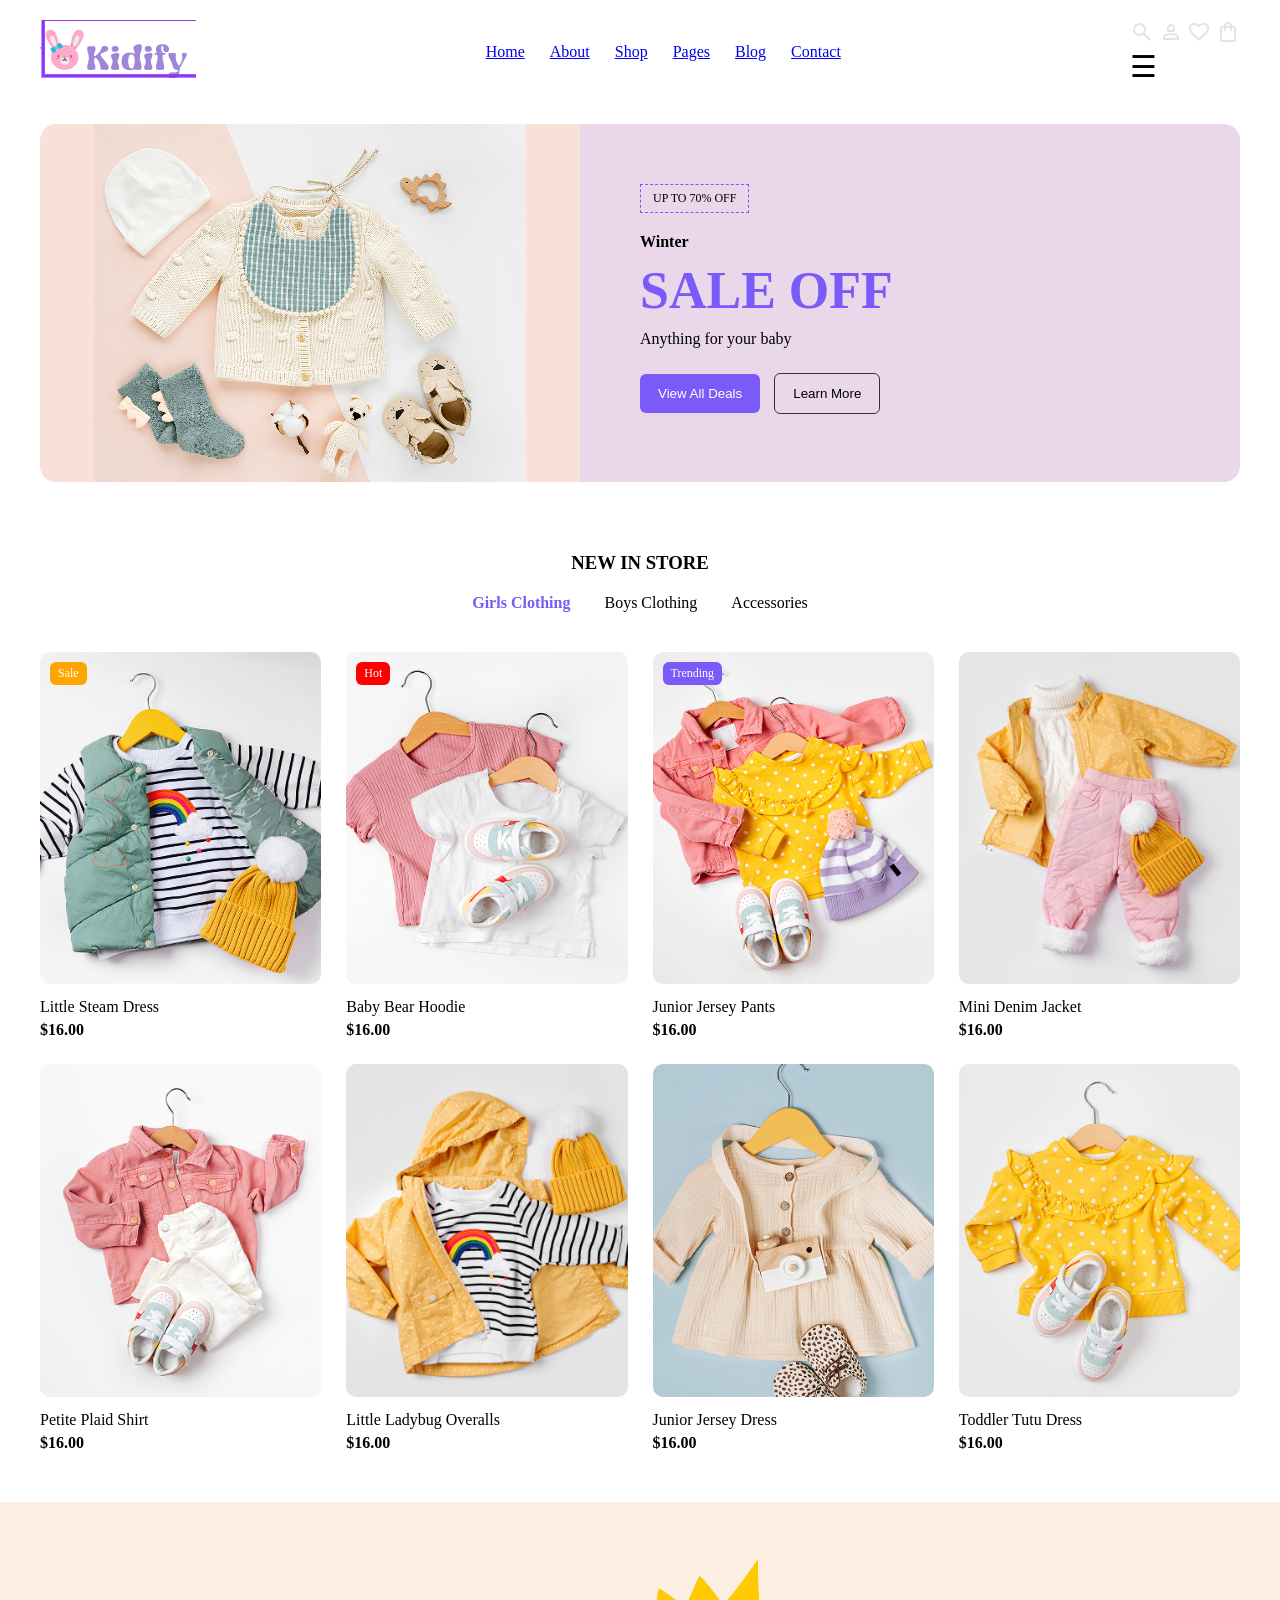
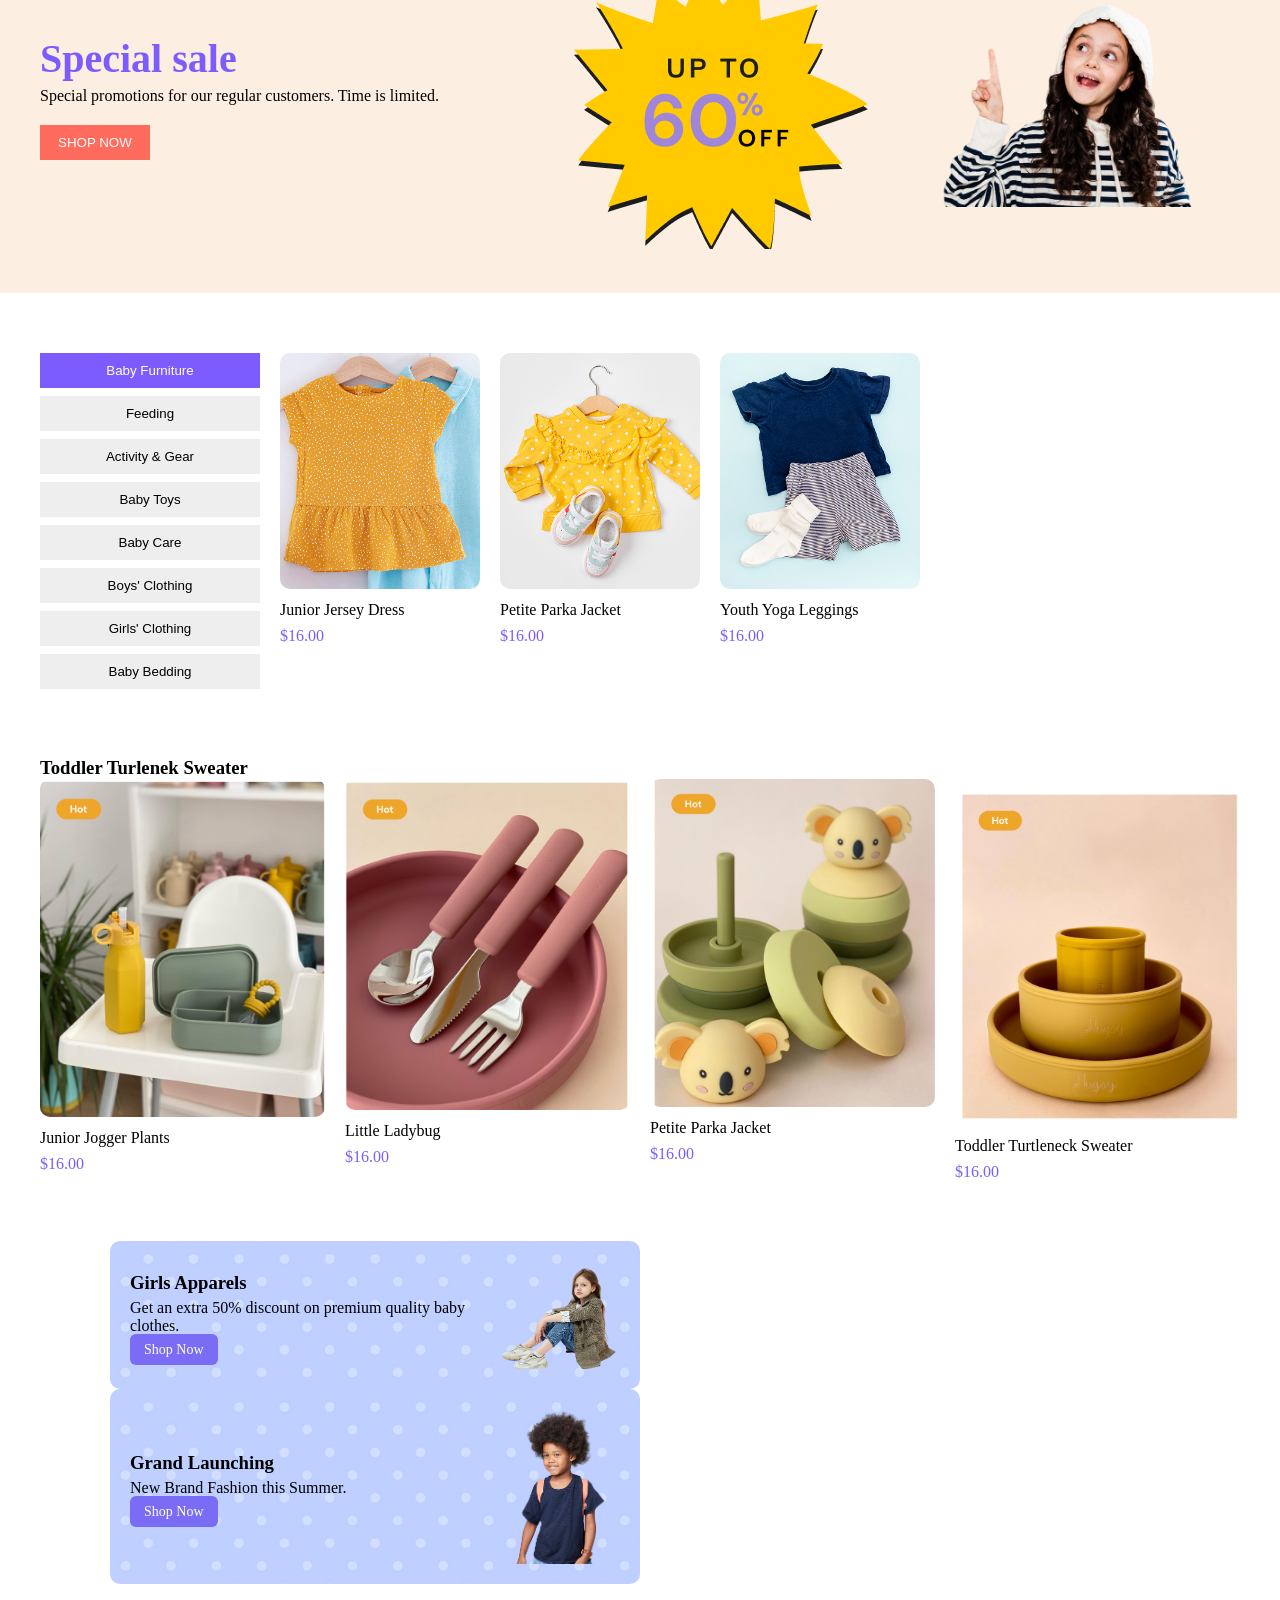
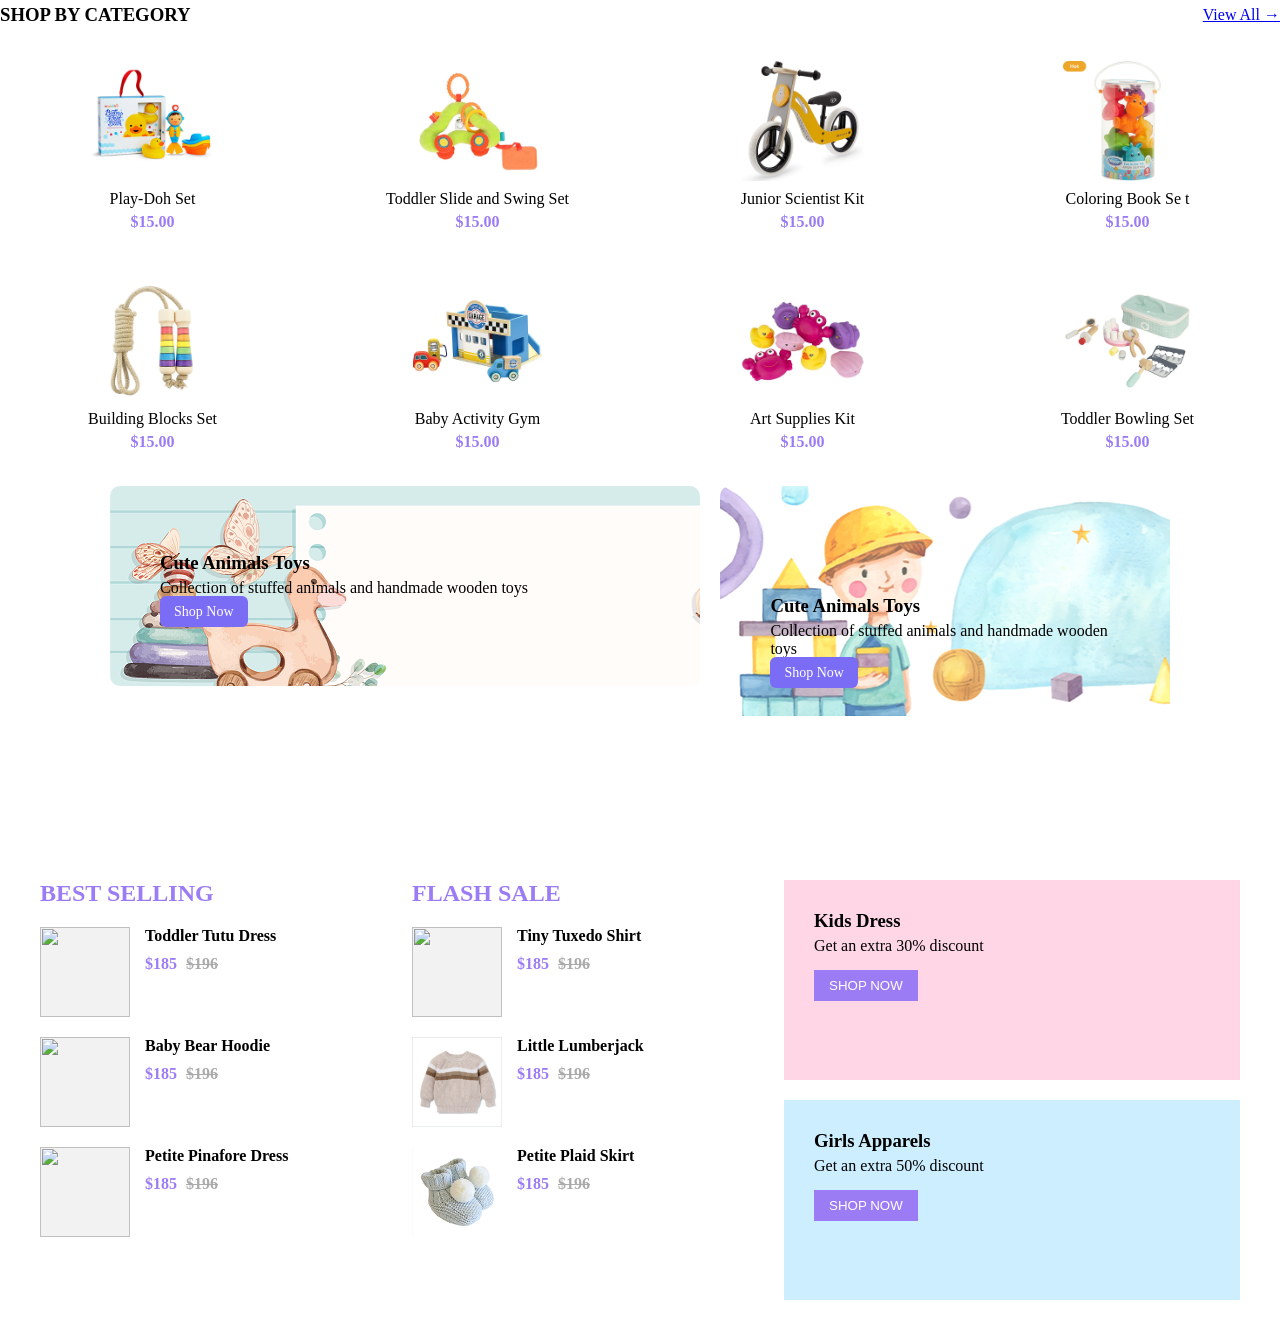
==== commit f63930ad: "first commit" ====
--- a/index.html
+++ b/index.html
@@ -388,112 +388,6 @@
 
     </section>
 
-
-    <div class="popular">
-      <h1>Popular brands</h1>
-      <img src="yozuv.png" alt="">
-    </div>
-
-
-
-    <div class="feed">
-      <h1>instagram feed</h1>
-    </div>
-<div class="rasmlar_qatori">
-  <img src="footer.png" alt="">
-</div>
-
-<div class="pastki_qism">
-  <div class="ustunlar">
-
-    <div class="ustun_contact">
-      <h4>CONTACT</h4>
-      <p>Monday to Friday 8 a.m - 5 p.m</p>
-      <p>+01 456 789</p>
-      <p>+01 567 890</p>
-      <p>contact@kidify.com</p>
-    </div>
-
-    <div class="ustun_company">
-      <h4>COMPANY</h4>
-      <p>About Us</p>
-      <p>Our Experts</p>
-      <p>Services & Price</p>
-      <p>Latest News</p>
-      <p>Support Center</p>
-    </div>
-
-    <div class="ustun_customers">
-      <h4>CUSTOMERS</h4>
-      <p>Contact us</p>
-      <p>Payment & Tax</p>
-      <p>Bonus Point</p>
-      <p>Supply Chain</p>
-      <p>Student Discount</p>
-    </div>
-
-    <div class="ustun_support">
-      <h4>SUPPORT</h4>
-      <p>Shipping Info</p>
-      <p>Returns</p>
-      <p>Refund</p>
-      <p>How To Order</p>
-      <p>How To Track</p>
-    </div>
-
-    <div class="ustun_social">
-      <h4>SOCIAL</h4>
-      <p>Facebook</p>
-      <p>Twitter</p>
-      <p>Instagram</p>
-      <p>Pinterest</p>
-      <p>Youtube</p>
-    </div>
-
-  </div>
-</div>
-
-<div class="mualliflik">
-  ©2023 Kidify. All rights reserved
-</div>
-
-    
-<div class="img">
-  <img src="Frame 1000003261.png" alt="">
-</div>
-<div class="img-2">
-  <img src="Frame 1000003260.png" alt="">
-</div>
-
-
-
-  </div>
 </body>
 
-</html>
-
-
-
-
-
-
-
-
-
-
-
-
-
-
-
-
-
-
-
-
-
-
-
-
-
-
+</html>
